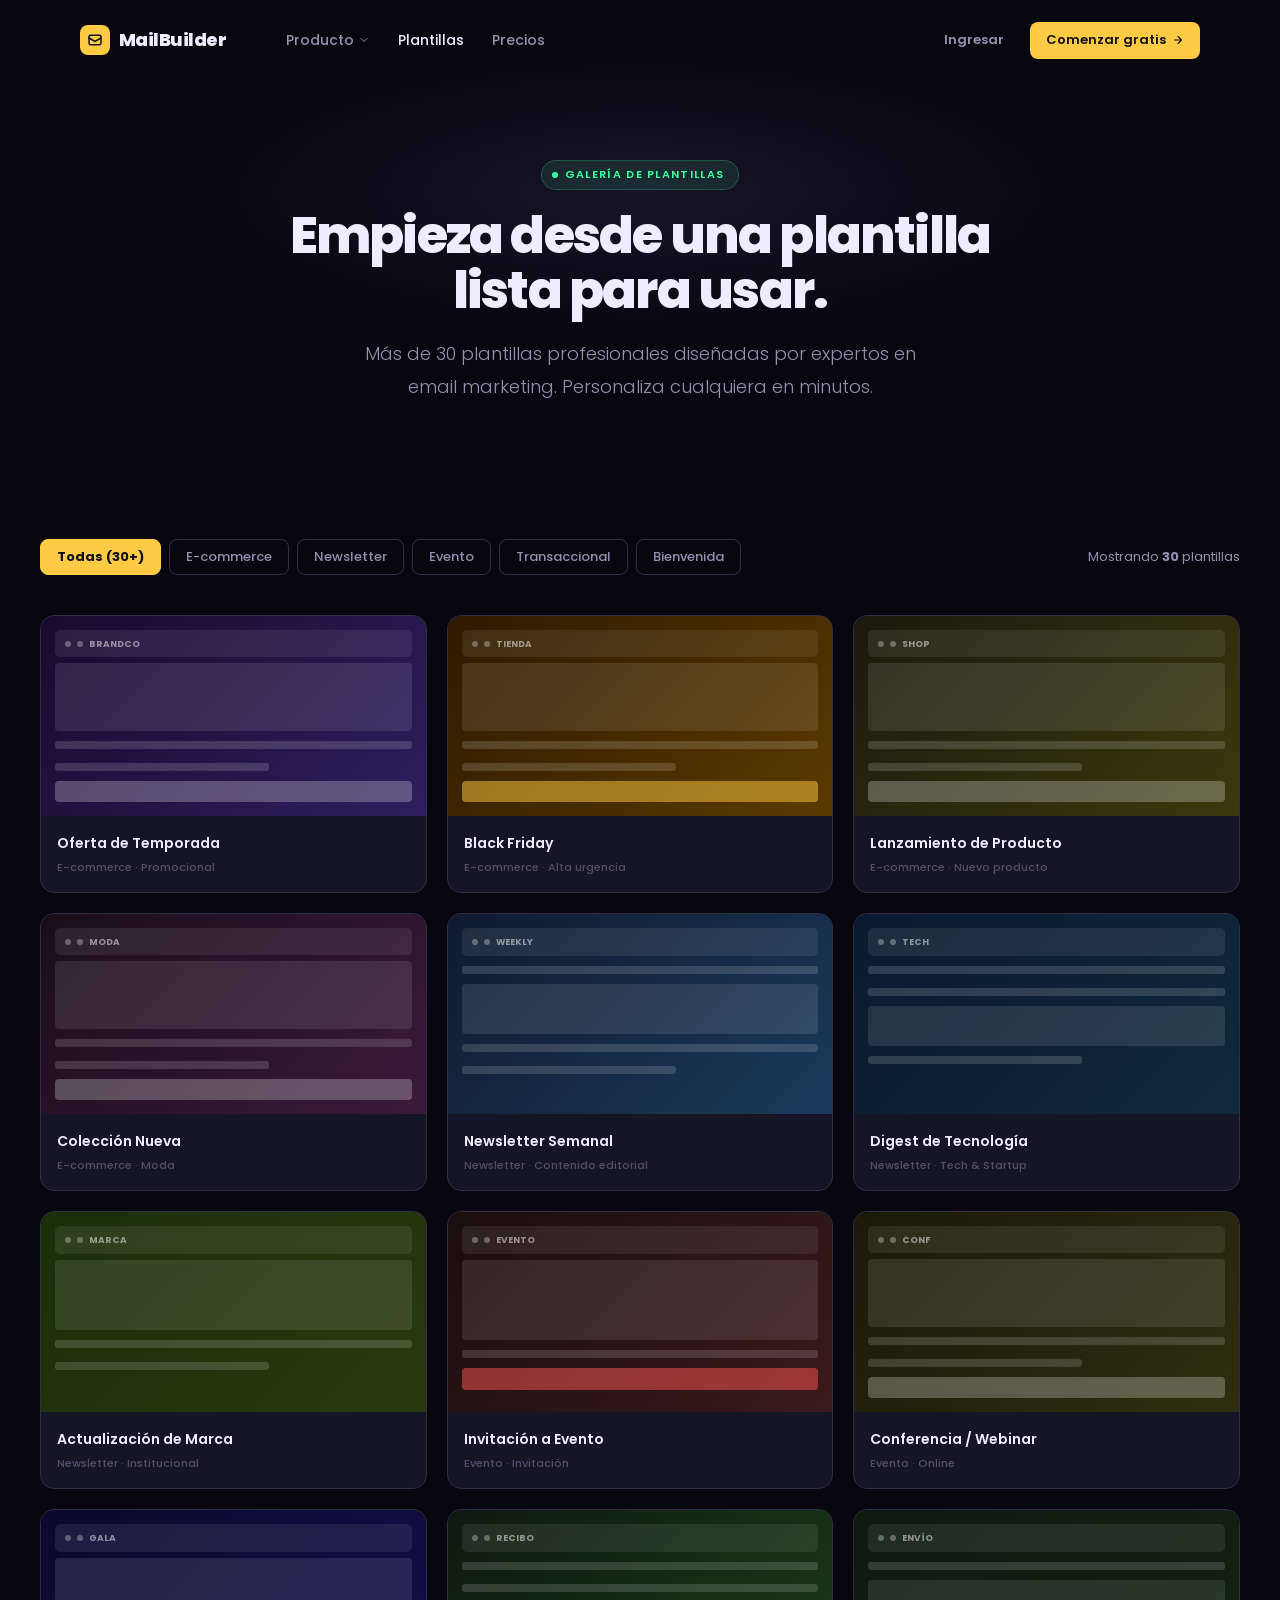
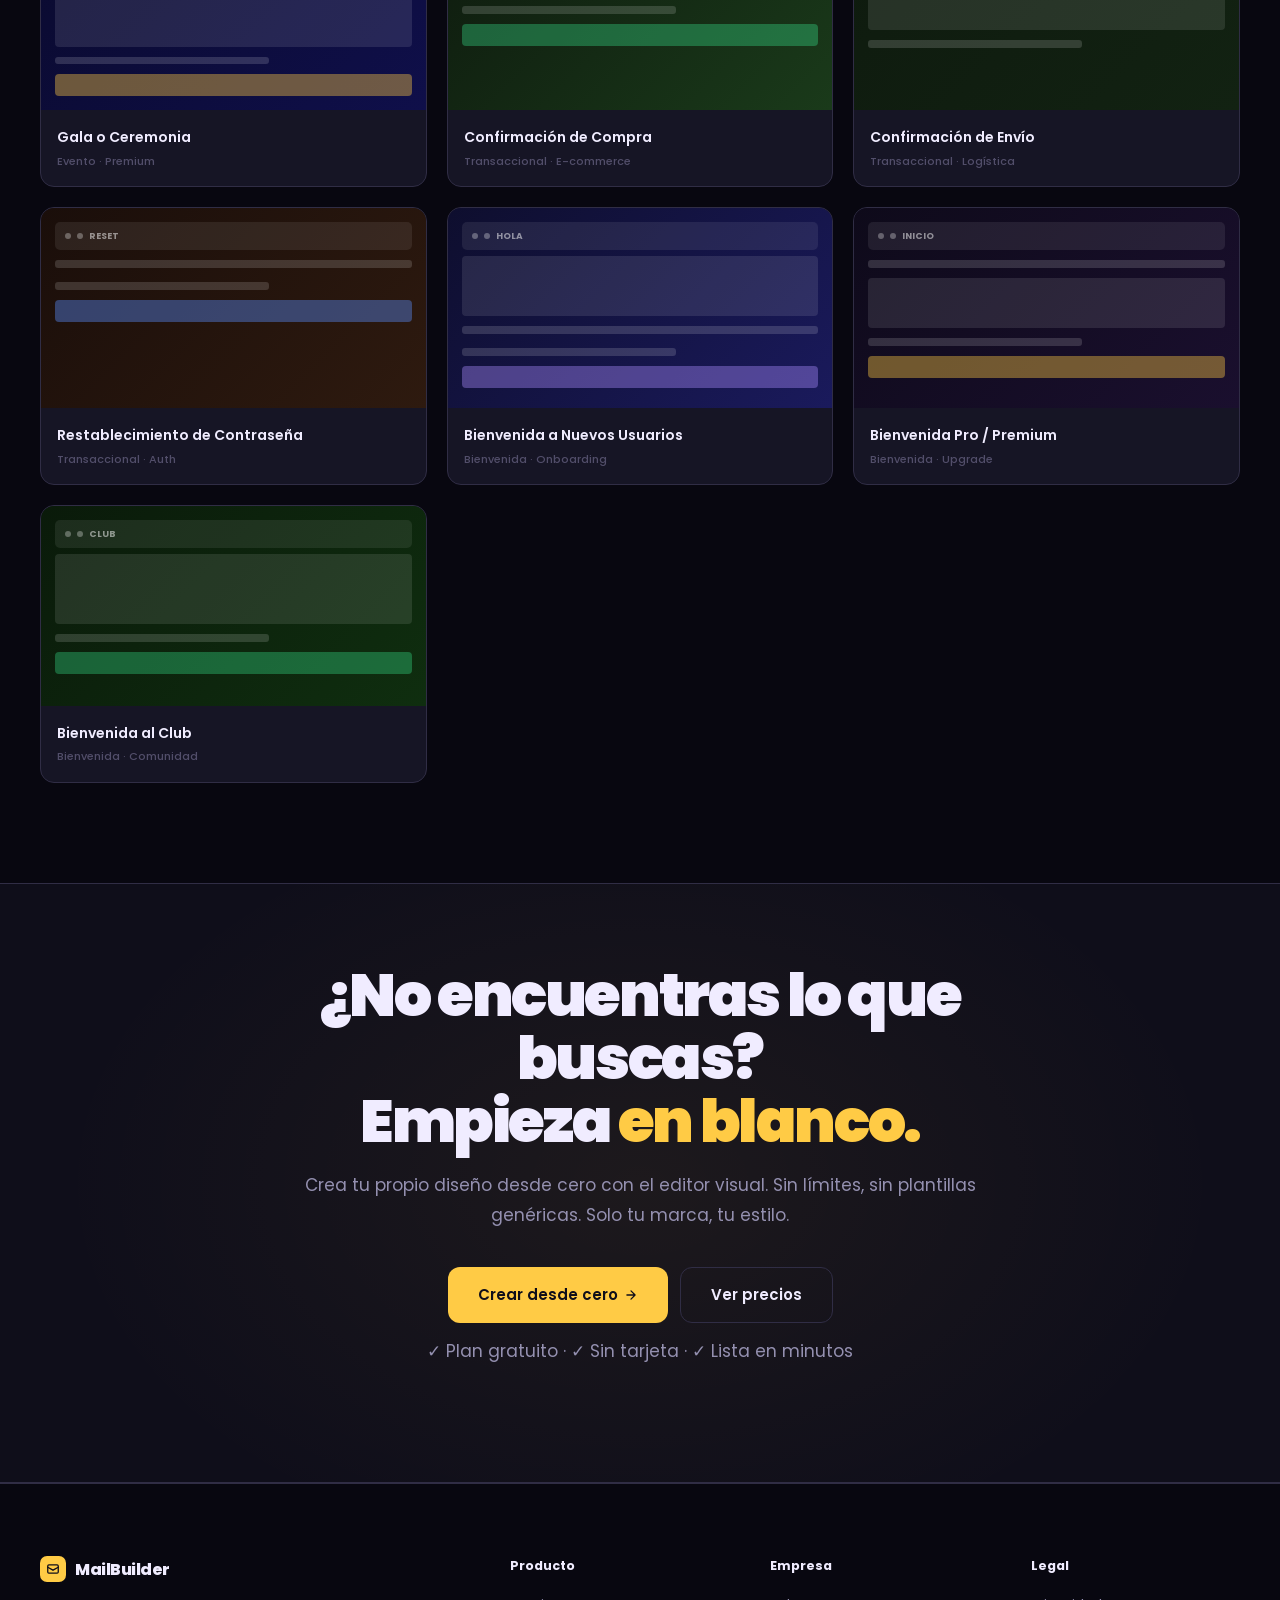
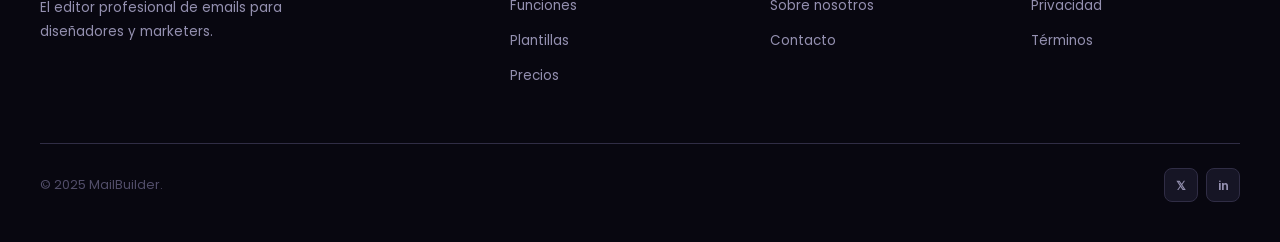
==== plantillas.html @ 02be2cc1 "Sitio web de MailBuilder" ====
<!doctype html>
<html lang="es">
<head>
<meta charset="utf-8">
<meta name="viewport" content="width=device-width, initial-scale=1">
<title>Plantillas — MailBuilder</title>
<meta name="description" content="Más de 30 plantillas de email profesionales listas para personalizar. E-commerce, newsletters, eventos, transaccionales y más.">
<link rel="preconnect" href="https://fonts.googleapis.com">
<link rel="preconnect" href="https://fonts.gstatic.com" crossorigin>
<link href="https://fonts.googleapis.com/css2?family=Poppins:ital,wght@0,300;0,400;0,500;0,600;0,700;0,800;0,900;1,400&display=swap" rel="stylesheet">
<link rel="stylesheet" href="style.css">
<style>
.tmpl-section{padding:60px var(--pad) 100px}
.tmpl-inner{max-width:var(--max);margin-inline:auto}
.tmpl-controls{display:flex;align-items:center;justify-content:space-between;flex-wrap:wrap;gap:16px;margin-bottom:40px}
.tmpl-count{font-size:13px;color:var(--tx2)}
.tmpl-grid{display:grid;grid-template-columns:repeat(3,1fr);gap:20px}
@media(max-width:900px){.tmpl-grid{grid-template-columns:repeat(2,1fr)}}
@media(max-width:500px){.tmpl-grid{grid-template-columns:1fr}}
/* Preview colors per template */
.tp-ecom{background:linear-gradient(135deg,#1a0a2e,#2d1f5e)}
.tp-news{background:linear-gradient(135deg,#0f1a2e,#1a3a5c)}
.tp-evento{background:linear-gradient(135deg,#1a0e0e,#3a1a1a)}
.tp-trans{background:linear-gradient(135deg,#0e1a0e,#1a3a1a)}
.tp-promo{background:linear-gradient(135deg,#2e1a00,#5c3a00)}
.tp-bienvenida{background:linear-gradient(135deg,#0e0e2e,#1a1a5c)}
.tmpl-inner-preview{padding:14px;display:flex;flex-direction:column;gap:6px;height:100%}
.tp-hdr{background:rgba(255,255,255,.08);border-radius:5px;height:28px;display:flex;align-items:center;padding:0 10px;gap:6px}
.tp-dot{width:6px;height:6px;border-radius:50%;background:rgba(255,255,255,.3)}
.tp-name{font-size:9px;font-weight:700;color:rgba(255,255,255,.5)}
.tp-img{border-radius:4px;height:70px;background:rgba(255,255,255,.1)}
.tp-txt{height:8px;border-radius:3px;background:rgba(255,255,255,.15);margin:4px 0}
.tp-txt.short{width:60%}
.tp-btn{height:22px;border-radius:4px;background:rgba(255,255,255,.25)}
</style>
</head>
<body>

<!-- NAV -->
<nav id="nav">
  <div class="nav-inner">
    <a href="/" class="nav-logo"><div class="nav-logo-mark"><svg viewBox="0 0 24 24" fill="none"><rect x="3" y="5" width="18" height="14" rx="2" stroke="#0F0E1A" stroke-width="2.2"/><path d="M3 9l9 5 9-5" stroke="#0F0E1A" stroke-width="2.2" stroke-linecap="round"/></svg></div>MailBuilder</a>
    <div class="nav-links">
      <div class="nav-dd">
        <a href="/producto" class="nav-link" data-path="/producto">Producto <svg viewBox="0 0 24 24" fill="none"><path d="M6 9l6 6 6-6" stroke="currentColor" stroke-width="2" stroke-linecap="round" stroke-linejoin="round"/></svg></a>
        <div class="nav-dd-menu">
          <a href="/producto#editor" class="dd-item"><div class="dd-item-ico" style="background:rgba(255,203,69,.1)">✏️</div><div><div class="dd-item-t">Editor Visual</div><div class="dd-item-d">Arrastra, suelta y diseña sin código</div></div></a>
          <a href="/producto#exportacion" class="dd-item"><div class="dd-item-ico" style="background:rgba(61,255,160,.1)">⬇️</div><div><div class="dd-item-t">Exportación</div><div class="dd-item-d">HTML, PNG, JPG y GIF en un clic</div></div></a>
          <a href="/producto#ia" class="dd-item"><div class="dd-item-ico" style="background:rgba(167,139,250,.1)">✦</div><div><div class="dd-item-t">Panel de IA</div><div class="dd-item-d">Accesibilidad, spam y copy automático</div></div></a>
          <a href="/producto#colaboracion" class="dd-item"><div class="dd-item-ico" style="background:rgba(91,142,255,.1)">👥</div><div><div class="dd-item-t">Colaboración</div><div class="dd-item-d">Cursores en vivo y chat del canvas</div></div></a>
        </div>
      </div>
      <a href="/plantillas" class="nav-link active" data-path="/plantillas">Plantillas</a>
      <a href="/precios" class="nav-link" data-path="/precios">Precios</a>
    </div>
    <div class="nav-right">
      <a href="https://mailbuilder-pi.vercel.app/login" class="btn btn-ghost btn-sm">Ingresar</a>
      <a href="https://mailbuilder-pi.vercel.app/login" class="btn btn-primary btn-sm btn-icon">Comenzar gratis <svg width="12" height="12" viewBox="0 0 24 24" fill="none"><path d="M5 12h14M12 5l7 7-7 7" stroke="currentColor" stroke-width="2.2" stroke-linecap="round" stroke-linejoin="round"/></svg></a>
    </div>
    <button class="nav-burger" id="burger"><span></span><span></span><span></span></button>
  </div>
  <div class="nav-mobile" id="mobile-menu" style="display:none">
    <a href="/">Inicio</a><a href="/producto">Producto</a><a href="/precios">Precios</a>
    <hr class="sep">
    <a href="https://mailbuilder-pi.vercel.app/login">Ingresar</a>
    <a href="https://mailbuilder-pi.vercel.app/login" class="btn btn-primary" style="text-align:center;justify-content:center">Comenzar gratis →</a>
  </div>
</nav>

<!-- PAGE HERO -->
<div class="page-hero" style="padding-bottom:40px">
  <div class="page-hero-inner">
    <div class="chip gr">Galería de plantillas</div>
    <h1 class="heading">Empieza desde una plantilla<br>lista para usar.</h1>
    <p class="lead">Más de 30 plantillas profesionales diseñadas por expertos en email marketing. Personaliza cualquiera en minutos.</p>
  </div>
</div>

<!-- TEMPLATES -->
<section class="tmpl-section">
  <div class="tmpl-inner">
    <div class="tmpl-controls">
      <div class="filter-tabs" id="filter">
        <button class="filter-tab active" data-cat="all">Todas (30+)</button>
        <button class="filter-tab" data-cat="ecommerce">E-commerce</button>
        <button class="filter-tab" data-cat="newsletter">Newsletter</button>
        <button class="filter-tab" data-cat="evento">Evento</button>
        <button class="filter-tab" data-cat="transaccional">Transaccional</button>
        <button class="filter-tab" data-cat="bienvenida">Bienvenida</button>
      </div>
      <div class="tmpl-count">Mostrando <strong>30</strong> plantillas</div>
    </div>
    <div class="tmpl-grid" id="tmpl-grid">

      <!-- E-COMMERCE -->
      <div class="tmpl-card rv" data-cat="ecommerce">
        <div class="tmpl-preview tp-ecom"><div class="tmpl-inner-preview"><div class="tp-hdr"><div class="tp-dot"></div><div class="tp-dot"></div><div class="tp-name">BRANDCO</div></div><div class="tp-img"></div><div class="tp-txt"></div><div class="tp-txt short"></div><div class="tp-btn"></div></div></div>
        <div class="tmpl-overlay"><a href="https://mailbuilder-pi.vercel.app/login" class="btn btn-primary btn-sm">Usar plantilla</a></div>
        <div class="tmpl-info"><div class="tmpl-name">Oferta de Temporada</div><div class="tmpl-tag">E-commerce · Promocional</div></div>
      </div>
      <div class="tmpl-card rv d1" data-cat="ecommerce">
        <div class="tmpl-preview tp-promo"><div class="tmpl-inner-preview"><div class="tp-hdr"><div class="tp-dot"></div><div class="tp-dot"></div><div class="tp-name">TIENDA</div></div><div class="tp-img"></div><div class="tp-txt"></div><div class="tp-txt short"></div><div class="tp-btn" style="background:rgba(255,203,69,.5)"></div></div></div>
        <div class="tmpl-overlay"><a href="https://mailbuilder-pi.vercel.app/login" class="btn btn-primary btn-sm">Usar plantilla</a></div>
        <div class="tmpl-info"><div class="tmpl-name">Black Friday</div><div class="tmpl-tag">E-commerce · Alta urgencia</div></div>
      </div>
      <div class="tmpl-card rv d2" data-cat="ecommerce">
        <div class="tmpl-preview" style="background:linear-gradient(135deg,#1a1a0e,#3a3a0e)"><div class="tmpl-inner-preview"><div class="tp-hdr"><div class="tp-dot"></div><div class="tp-dot"></div><div class="tp-name">SHOP</div></div><div class="tp-img"></div><div class="tp-txt"></div><div class="tp-txt short"></div><div class="tp-btn"></div></div></div>
        <div class="tmpl-overlay"><a href="https://mailbuilder-pi.vercel.app/login" class="btn btn-primary btn-sm">Usar plantilla</a></div>
        <div class="tmpl-info"><div class="tmpl-name">Lanzamiento de Producto</div><div class="tmpl-tag">E-commerce · Nuevo producto</div></div>
      </div>
      <div class="tmpl-card rv" data-cat="ecommerce">
        <div class="tmpl-preview" style="background:linear-gradient(135deg,#1a0e1a,#3a1a3a)"><div class="tmpl-inner-preview"><div class="tp-hdr"><div class="tp-dot"></div><div class="tp-dot"></div><div class="tp-name">MODA</div></div><div class="tp-img"></div><div class="tp-txt"></div><div class="tp-txt short"></div><div class="tp-btn"></div></div></div>
        <div class="tmpl-overlay"><a href="https://mailbuilder-pi.vercel.app/login" class="btn btn-primary btn-sm">Usar plantilla</a></div>
        <div class="tmpl-info"><div class="tmpl-name">Colección Nueva</div><div class="tmpl-tag">E-commerce · Moda</div></div>
      </div>

      <!-- NEWSLETTER -->
      <div class="tmpl-card rv d1" data-cat="newsletter">
        <div class="tmpl-preview tp-news"><div class="tmpl-inner-preview"><div class="tp-hdr"><div class="tp-dot"></div><div class="tp-dot"></div><div class="tp-name">WEEKLY</div></div><div class="tp-txt"></div><div class="tp-img" style="height:50px"></div><div class="tp-txt"></div><div class="tp-txt short"></div></div></div>
        <div class="tmpl-overlay"><a href="https://mailbuilder-pi.vercel.app/login" class="btn btn-primary btn-sm">Usar plantilla</a></div>
        <div class="tmpl-info"><div class="tmpl-name">Newsletter Semanal</div><div class="tmpl-tag">Newsletter · Contenido editorial</div></div>
      </div>
      <div class="tmpl-card rv d2" data-cat="newsletter">
        <div class="tmpl-preview" style="background:linear-gradient(135deg,#0a1a2e,#0f2a3a)"><div class="tmpl-inner-preview"><div class="tp-hdr"><div class="tp-dot"></div><div class="tp-dot"></div><div class="tp-name">TECH</div></div><div class="tp-txt"></div><div class="tp-txt"></div><div class="tp-img" style="height:40px"></div><div class="tp-txt short"></div></div></div>
        <div class="tmpl-overlay"><a href="https://mailbuilder-pi.vercel.app/login" class="btn btn-primary btn-sm">Usar plantilla</a></div>
        <div class="tmpl-info"><div class="tmpl-name">Digest de Tecnología</div><div class="tmpl-tag">Newsletter · Tech & Startup</div></div>
      </div>
      <div class="tmpl-card rv" data-cat="newsletter">
        <div class="tmpl-preview" style="background:linear-gradient(135deg,#1a2e0a,#2a3a0f)"><div class="tmpl-inner-preview"><div class="tp-hdr"><div class="tp-dot"></div><div class="tp-dot"></div><div class="tp-name">MARCA</div></div><div class="tp-img"></div><div class="tp-txt"></div><div class="tp-txt short"></div></div></div>
        <div class="tmpl-overlay"><a href="https://mailbuilder-pi.vercel.app/login" class="btn btn-primary btn-sm">Usar plantilla</a></div>
        <div class="tmpl-info"><div class="tmpl-name">Actualización de Marca</div><div class="tmpl-tag">Newsletter · Institucional</div></div>
      </div>

      <!-- EVENTO -->
      <div class="tmpl-card rv d1" data-cat="evento">
        <div class="tmpl-preview tp-evento"><div class="tmpl-inner-preview"><div class="tp-hdr"><div class="tp-dot"></div><div class="tp-dot"></div><div class="tp-name">EVENTO</div></div><div class="tp-img" style="height:80px"></div><div class="tp-txt"></div><div class="tp-btn" style="background:rgba(255,87,87,.5)"></div></div></div>
        <div class="tmpl-overlay"><a href="https://mailbuilder-pi.vercel.app/login" class="btn btn-primary btn-sm">Usar plantilla</a></div>
        <div class="tmpl-info"><div class="tmpl-name">Invitación a Evento</div><div class="tmpl-tag">Evento · Invitación</div></div>
      </div>
      <div class="tmpl-card rv d2" data-cat="evento">
        <div class="tmpl-preview" style="background:linear-gradient(135deg,#1a1a0a,#2e2e0f)"><div class="tmpl-inner-preview"><div class="tp-hdr"><div class="tp-dot"></div><div class="tp-dot"></div><div class="tp-name">CONF</div></div><div class="tp-img"></div><div class="tp-txt"></div><div class="tp-txt short"></div><div class="tp-btn"></div></div></div>
        <div class="tmpl-overlay"><a href="https://mailbuilder-pi.vercel.app/login" class="btn btn-primary btn-sm">Usar plantilla</a></div>
        <div class="tmpl-info"><div class="tmpl-name">Conferencia / Webinar</div><div class="tmpl-tag">Evento · Online</div></div>
      </div>
      <div class="tmpl-card rv" data-cat="evento">
        <div class="tmpl-preview" style="background:linear-gradient(135deg,#0a0a2e,#0f0f4a)"><div class="tmpl-inner-preview"><div class="tp-hdr"><div class="tp-dot"></div><div class="tp-dot"></div><div class="tp-name">GALA</div></div><div class="tp-img" style="height:90px"></div><div class="tp-txt short"></div><div class="tp-btn" style="background:rgba(255,203,69,.4)"></div></div></div>
        <div class="tmpl-overlay"><a href="https://mailbuilder-pi.vercel.app/login" class="btn btn-primary btn-sm">Usar plantilla</a></div>
        <div class="tmpl-info"><div class="tmpl-name">Gala o Ceremonia</div><div class="tmpl-tag">Evento · Premium</div></div>
      </div>

      <!-- TRANSACCIONAL -->
      <div class="tmpl-card rv d1" data-cat="transaccional">
        <div class="tmpl-preview tp-trans"><div class="tmpl-inner-preview"><div class="tp-hdr"><div class="tp-dot"></div><div class="tp-dot"></div><div class="tp-name">RECIBO</div></div><div class="tp-txt"></div><div class="tp-txt"></div><div class="tp-txt short"></div><div class="tp-btn" style="background:rgba(61,255,160,.3)"></div></div></div>
        <div class="tmpl-overlay"><a href="https://mailbuilder-pi.vercel.app/login" class="btn btn-primary btn-sm">Usar plantilla</a></div>
        <div class="tmpl-info"><div class="tmpl-name">Confirmación de Compra</div><div class="tmpl-tag">Transaccional · E-commerce</div></div>
      </div>
      <div class="tmpl-card rv d2" data-cat="transaccional">
        <div class="tmpl-preview" style="background:linear-gradient(135deg,#0e1a0e,#122212)"><div class="tmpl-inner-preview"><div class="tp-hdr"><div class="tp-dot"></div><div class="tp-dot"></div><div class="tp-name">ENVÍO</div></div><div class="tp-txt"></div><div class="tp-img" style="height:50px"></div><div class="tp-txt short"></div></div></div>
        <div class="tmpl-overlay"><a href="https://mailbuilder-pi.vercel.app/login" class="btn btn-primary btn-sm">Usar plantilla</a></div>
        <div class="tmpl-info"><div class="tmpl-name">Confirmación de Envío</div><div class="tmpl-tag">Transaccional · Logística</div></div>
      </div>
      <div class="tmpl-card rv" data-cat="transaccional">
        <div class="tmpl-preview" style="background:linear-gradient(135deg,#1a0e0a,#2e1a0f)"><div class="tmpl-inner-preview"><div class="tp-hdr"><div class="tp-dot"></div><div class="tp-dot"></div><div class="tp-name">RESET</div></div><div class="tp-txt"></div><div class="tp-txt short"></div><div class="tp-btn" style="background:rgba(91,142,255,.4)"></div></div></div>
        <div class="tmpl-overlay"><a href="https://mailbuilder-pi.vercel.app/login" class="btn btn-primary btn-sm">Usar plantilla</a></div>
        <div class="tmpl-info"><div class="tmpl-name">Restablecimiento de Contraseña</div><div class="tmpl-tag">Transaccional · Auth</div></div>
      </div>

      <!-- BIENVENIDA -->
      <div class="tmpl-card rv d1" data-cat="bienvenida">
        <div class="tmpl-preview tp-bienvenida"><div class="tmpl-inner-preview"><div class="tp-hdr"><div class="tp-dot"></div><div class="tp-dot"></div><div class="tp-name">HOLA</div></div><div class="tp-img" style="height:60px"></div><div class="tp-txt"></div><div class="tp-txt short"></div><div class="tp-btn" style="background:rgba(167,139,250,.4)"></div></div></div>
        <div class="tmpl-overlay"><a href="https://mailbuilder-pi.vercel.app/login" class="btn btn-primary btn-sm">Usar plantilla</a></div>
        <div class="tmpl-info"><div class="tmpl-name">Bienvenida a Nuevos Usuarios</div><div class="tmpl-tag">Bienvenida · Onboarding</div></div>
      </div>
      <div class="tmpl-card rv d2" data-cat="bienvenida">
        <div class="tmpl-preview" style="background:linear-gradient(135deg,#0e0a1a,#1a0f2e)"><div class="tmpl-inner-preview"><div class="tp-hdr"><div class="tp-dot"></div><div class="tp-dot"></div><div class="tp-name">INICIO</div></div><div class="tp-txt"></div><div class="tp-img" style="height:50px"></div><div class="tp-txt short"></div><div class="tp-btn" style="background:rgba(255,203,69,.4)"></div></div></div>
        <div class="tmpl-overlay"><a href="https://mailbuilder-pi.vercel.app/login" class="btn btn-primary btn-sm">Usar plantilla</a></div>
        <div class="tmpl-info"><div class="tmpl-name">Bienvenida Pro / Premium</div><div class="tmpl-tag">Bienvenida · Upgrade</div></div>
      </div>
      <div class="tmpl-card rv" data-cat="bienvenida">
        <div class="tmpl-preview" style="background:linear-gradient(135deg,#0a1a0a,#0f2e0f)"><div class="tmpl-inner-preview"><div class="tp-hdr"><div class="tp-dot"></div><div class="tp-dot"></div><div class="tp-name">CLUB</div></div><div class="tp-img" style="height:70px"></div><div class="tp-txt short"></div><div class="tp-btn" style="background:rgba(61,255,160,.3)"></div></div></div>
        <div class="tmpl-overlay"><a href="https://mailbuilder-pi.vercel.app/login" class="btn btn-primary btn-sm">Usar plantilla</a></div>
        <div class="tmpl-info"><div class="tmpl-name">Bienvenida al Club</div><div class="tmpl-tag">Bienvenida · Comunidad</div></div>
      </div>

    </div>
  </div>
</section>

<!-- CTA -->
<div class="cta-band">
  <div class="cta-band-inner">
    <h2 class="rv">¿No encuentras lo que buscas?<br>Empieza <em>en blanco.</em></h2>
    <p class="rv d1">Crea tu propio diseño desde cero con el editor visual. Sin límites, sin plantillas genéricas. Solo tu marca, tu estilo.</p>
    <div class="cta-band-btns rv d2">
      <a href="https://mailbuilder-pi.vercel.app/login" class="btn btn-primary btn-lg btn-icon">Crear desde cero <svg width="14" height="14" viewBox="0 0 24 24" fill="none"><path d="M5 12h14M12 5l7 7-7 7" stroke="currentColor" stroke-width="2.2" stroke-linecap="round" stroke-linejoin="round"/></svg></a>
      <a href="/precios" class="btn btn-outline btn-lg">Ver precios</a>
    </div>
    <p class="cta-note">✓ Plan gratuito · ✓ Sin tarjeta · ✓ Lista en minutos</p>
  </div>
</div>

<!-- FOOTER -->
<footer>
  <div class="footer-inner">
    <div class="footer-top">
      <div class="footer-brand"><a href="/" class="nav-logo" style="font-size:16px"><div class="nav-logo-mark" style="width:26px;height:26px;border-radius:7px"><svg viewBox="0 0 24 24" fill="none" style="width:14px;height:14px"><rect x="3" y="5" width="18" height="14" rx="2" stroke="#0F0E1A" stroke-width="2.2"/><path d="M3 9l9 5 9-5" stroke="#0F0E1A" stroke-width="2.2" stroke-linecap="round"/></svg></div>MailBuilder</a><p>El editor profesional de emails para diseñadores y marketers.</p></div>
      <div class="footer-col"><h4>Producto</h4><ul><li><a href="/producto">Funciones</a></li><li><a href="/plantillas">Plantillas</a></li><li><a href="/precios">Precios</a></li></ul></div>
      <div class="footer-col"><h4>Empresa</h4><ul><li><a href="#">Sobre nosotros</a></li><li><a href="#">Contacto</a></li></ul></div>
      <div class="footer-col"><h4>Legal</h4><ul><li><a href="#">Privacidad</a></li><li><a href="#">Términos</a></li></ul></div>
    </div>
    <div class="footer-bot"><span class="footer-copy">© 2025 MailBuilder.</span><div class="footer-social"><a href="#" class="social-btn">𝕏</a><a href="#" class="social-btn">in</a></div></div>
  </div>
</footer>

<script src="app.js"></script>
</body>
</html>
---- style.css ----
/* ════════════════════════════════════════════════
   MailBuilder — Shared Styles
   Font: Poppins · Dark theme · Amber accent
   ════════════════════════════════════════════════ */

:root {
  --bg:      #080710;
  --s1:      #0F0E1A;
  --s2:      #161525;
  --s3:      #1E1C2E;
  --s4:      #272538;
  --bd:      #302D45;
  --bd2:     rgba(255,255,255,.06);
  --tx:      #F0ECFF;
  --tx2:     #9490B0;
  --tx3:     #524E6A;
  --am:      #FFCB45;
  --am2:     #FFB800;
  --gr:      #3DFFA0;
  --az:      #5B8EFF;
  --vi:      #A78BFA;
  --ro:      #FF5F8F;
  --f: 'Poppins', -apple-system, sans-serif;
  --r:       0.22s ease;
  --max:     1200px;
  --pad:     clamp(20px, 5vw, 40px);
  color-scheme: dark;
}

*, *::before, *::after { box-sizing: border-box; margin: 0; padding: 0; }
html { scroll-behavior: smooth; font-size: 16px; }
body { font-family: var(--f); background: var(--bg); color: var(--tx); -webkit-font-smoothing: antialiased; overflow-x: hidden; line-height: 1.6; }
a { color: inherit; text-decoration: none; }
img, video { display: block; max-width: 100%; }
button { font-family: var(--f); cursor: pointer; }
ul { list-style: none; }
::-webkit-scrollbar { width: 5px; }
::-webkit-scrollbar-track { background: var(--bg); }
::-webkit-scrollbar-thumb { background: var(--s4); border-radius: 3px; }

/* ── Layout ── */
.lc { max-width: var(--max); margin-inline: auto; padding-inline: var(--pad); }
.grid-2 { display: grid; grid-template-columns: 1fr 1fr; gap: 80px; align-items: center; }
.grid-3 { display: grid; grid-template-columns: repeat(3, 1fr); gap: 24px; }
.grid-4 { display: grid; grid-template-columns: repeat(4, 1fr); gap: 20px; }
@media(max-width:900px){ .grid-2{ grid-template-columns:1fr; gap:48px; } }
@media(max-width:768px){ .grid-3{ grid-template-columns:1fr; } .grid-4{ grid-template-columns:1fr 1fr; } }
@media(max-width:500px){ .grid-4{ grid-template-columns:1fr; } }

/* ── Typography ── */
.display { font-size: clamp(48px, 7vw, 96px); font-weight: 900; letter-spacing: -.04em; line-height: 1.0; }
.heading { font-size: clamp(32px, 4vw, 56px); font-weight: 800; letter-spacing: -.035em; line-height: 1.08; }
.subheading { font-size: clamp(22px, 3vw, 34px); font-weight: 700; letter-spacing: -.02em; line-height: 1.2; }
.lead { font-size: clamp(16px, 1.5vw, 18px); font-weight: 300; color: var(--tx2); line-height: 1.8; max-width: 560px; }
.label { font-size: 11px; font-weight: 700; letter-spacing: .14em; text-transform: uppercase; color: var(--tx3); }
.text-am { color: var(--am); }
.text-gr { color: var(--gr); }
.text-az { color: var(--az); }
.text-vi { color: var(--vi); }
.text-muted { color: var(--tx2); }

/* Gradient text */
.grad { background: linear-gradient(92deg, var(--am) 0%, #FF9A00 100%); -webkit-background-clip: text; -webkit-text-fill-color: transparent; background-clip: text; }
.grad-b { background: linear-gradient(92deg, var(--az) 0%, var(--vi) 100%); -webkit-background-clip: text; -webkit-text-fill-color: transparent; background-clip: text; }

/* ── Chip / Tag ── */
.chip { display: inline-flex; align-items: center; gap: 7px; font-size: 11px; font-weight: 600; letter-spacing: .12em; text-transform: uppercase; color: var(--am); padding: 5px 14px 5px 10px; background: rgba(255,203,69,.1); border: 1px solid rgba(255,203,69,.22); border-radius: 100px; }
.chip::before { content: ""; width: 6px; height: 6px; border-radius: 50%; background: var(--am); flex-shrink: 0; animation: blink 2s ease infinite; }
.chip.az { color: var(--az); background: rgba(91,142,255,.1); border-color: rgba(91,142,255,.22); }
.chip.az::before { background: var(--az); }
.chip.vi { color: var(--vi); background: rgba(167,139,250,.1); border-color: rgba(167,139,250,.22); }
.chip.vi::before { background: var(--vi); }
.chip.gr { color: var(--gr); background: rgba(61,255,160,.1); border-color: rgba(61,255,160,.22); }
.chip.gr::before { background: var(--gr); }
@keyframes blink { 0%,100%{opacity:1}50%{opacity:.4} }

/* ── Buttons ── */
.btn { display: inline-flex; align-items: center; gap: 8px; padding: 12px 24px; border-radius: 10px; font-family: var(--f); font-size: 14px; font-weight: 600; border: none; transition: all var(--r); white-space: nowrap; cursor: pointer; }
.btn-primary { background: var(--am); color: #0F0E1A; }
.btn-primary:hover { background: #FFD966; transform: translateY(-2px); box-shadow: 0 0 0 6px rgba(255,203,69,.18); }
.btn-outline { background: transparent; color: var(--tx); border: 1.5px solid var(--bd); }
.btn-outline:hover { border-color: var(--tx3); background: var(--s3); }
.btn-ghost { background: transparent; color: var(--tx2); padding-inline: 12px; }
.btn-ghost:hover { color: var(--tx); }
.btn-lg { padding: 15px 30px; font-size: 15px; border-radius: 12px; }
.btn-sm { padding: 8px 16px; font-size: 13px; border-radius: 8px; }
.btn-icon { gap: 6px; }
.btn-icon svg { transition: transform var(--r); }
.btn-icon:hover svg { transform: translateX(3px); }

/* ── Section header ── */
.sh { margin-bottom: 64px; }
.sh .chip { margin-bottom: 16px; }
.sh .heading { margin-bottom: 18px; }
.sh .lead { }
.sh-center { text-align: center; }
.sh-center .lead { margin-inline: auto; }

/* ── Cards ── */
.card { background: var(--s2); border: 1px solid var(--bd); border-radius: 18px; padding: 28px; transition: border-color var(--r), transform var(--r); }
.card:hover { border-color: var(--tx3); transform: translateY(-3px); }
.card-icon { width: 44px; height: 44px; border-radius: 12px; display: flex; align-items: center; justify-content: center; font-size: 20px; margin-bottom: 16px; flex-shrink: 0; }
.card-title { font-size: 16px; font-weight: 700; margin-bottom: 8px; }
.card-desc { font-size: 14px; color: var(--tx2); line-height: 1.65; }

/* ── Divider ── */
.div { border: none; border-top: 1px solid var(--bd); }

/* ── Scroll reveal ── */
.rv  { opacity: 0; transform: translateY(24px); transition: opacity .6s ease, transform .6s ease; }
.rl  { opacity: 0; transform: translateX(-28px); transition: opacity .65s ease, transform .65s ease; }
.rr  { opacity: 0; transform: translateX(28px); transition: opacity .65s ease, transform .65s ease; }
.rv.vis, .rl.vis, .rr.vis { opacity: 1; transform: none; }
.d1 { transition-delay: .1s; } .d2 { transition-delay: .2s; } .d3 { transition-delay: .3s; } .d4 { transition-delay: .4s; }

/* ═══════════════════════════════ NAV ═══════════════════════════════ */
#nav { position: fixed; top: 0; left: 0; right: 0; z-index: 500; transition: all .3s; }
#nav.scrolled { background: rgba(8,7,16,.9); backdrop-filter: blur(20px) saturate(160%); border-bottom: 1px solid var(--bd); }
.nav-inner { max-width: var(--max); margin-inline: auto; padding: 22px var(--pad); display: flex; align-items: center; gap: 40px; transition: padding .3s; }
#nav.scrolled .nav-inner { padding-top: 14px; padding-bottom: 14px; }

/* Logo */
.nav-logo { font-size: 18px; font-weight: 800; letter-spacing: -.03em; display: flex; align-items: center; gap: 9px; flex-shrink: 0; }
.nav-logo-mark { width: 30px; height: 30px; background: var(--am); border-radius: 8px; display: flex; align-items: center; justify-content: center; }
.nav-logo-mark svg { width: 16px; height: 16px; }

/* Links */
.nav-links { display: flex; align-items: center; gap: 4px; margin-left: 8px; }
.nav-link { position: relative; font-size: 14px; font-weight: 500; color: var(--tx2); padding: 7px 12px; border-radius: 8px; transition: color var(--r), background var(--r); display: flex; align-items: center; gap: 4px; }
.nav-link:hover { color: var(--tx); background: var(--s3); }
.nav-link.active { color: var(--tx); }
.nav-link svg { width: 12px; height: 12px; transition: transform var(--r); }
.nav-link:hover svg { transform: rotate(180deg); }

/* Dropdown */
.nav-dd { position: relative; }
.nav-dd-menu { position: absolute; top: calc(100% + 10px); left: -16px; min-width: 320px; background: var(--s2); border: 1px solid var(--bd); border-radius: 16px; padding: 10px; box-shadow: 0 24px 60px rgba(0,0,0,.6); opacity: 0; pointer-events: none; transform: translateY(-6px); transition: all .2s; }
.nav-dd:hover .nav-dd-menu, .nav-dd-menu:hover { opacity: 1; pointer-events: all; transform: none; }
.dd-item { display: flex; align-items: flex-start; gap: 12px; padding: 12px; border-radius: 10px; transition: background var(--r); }
.dd-item:hover { background: var(--s3); }
.dd-item-ico { width: 36px; height: 36px; border-radius: 9px; display: flex; align-items: center; justify-content: center; font-size: 16px; flex-shrink: 0; }
.dd-item-t { font-size: 14px; font-weight: 600; margin-bottom: 2px; }
.dd-item-d { font-size: 12px; color: var(--tx2); line-height: 1.4; }

/* Nav right */
.nav-right { margin-left: auto; display: flex; align-items: center; gap: 10px; }

/* Mobile menu */
.nav-burger { display: none; flex-direction: column; gap: 5px; padding: 8px; cursor: pointer; margin-left: auto; }
.nav-burger span { width: 22px; height: 2px; background: var(--tx); border-radius: 1px; transition: all .25s; }
.nav-burger.open span:nth-child(1) { transform: rotate(45deg) translate(5px, 5px); }
.nav-burger.open span:nth-child(2) { opacity: 0; }
.nav-burger.open span:nth-child(3) { transform: rotate(-45deg) translate(5px, -5px); }
.nav-mobile { display: none; }

@media(max-width: 900px) {
  .nav-links, .nav-right { display: none; }
  .nav-burger { display: flex; }
  .nav-mobile { background: var(--s1); border-top: 1px solid var(--bd); padding: 20px var(--pad); display: flex; flex-direction: column; gap: 4px; }
  .nav-mobile a { padding: 12px 16px; border-radius: 10px; font-size: 15px; font-weight: 500; color: var(--tx2); display: block; transition: all var(--r); }
  .nav-mobile a:hover { color: var(--tx); background: var(--s3); }
  .nav-mobile .sep { border: none; border-top: 1px solid var(--bd); margin: 10px 0; }
  .nav-mobile .btn-primary { text-align: center; }
}

/* ═══════════════════════════════ FOOTER ═══════════════════════════════ */
footer { background: var(--bg); border-top: 1px solid var(--bd); padding: 72px var(--pad) 40px; }
.footer-inner { max-width: var(--max); margin-inline: auto; }
.footer-top { display: grid; grid-template-columns: 2fr 1fr 1fr 1fr; gap: 52px; margin-bottom: 56px; }
.footer-brand p { font-size: 13.5px; color: var(--tx2); margin-top: 14px; max-width: 260px; line-height: 1.75; }
.footer-col h4 { font-size: 12.5px; font-weight: 700; margin-bottom: 16px; }
.footer-col ul { display: flex; flex-direction: column; gap: 9px; }
.footer-col a { font-size: 13.5px; color: var(--tx2); transition: color var(--r); }
.footer-col a:hover { color: var(--tx); }
.footer-bot { border-top: 1px solid var(--bd); padding-top: 24px; display: flex; justify-content: space-between; align-items: center; flex-wrap: wrap; gap: 14px; }
.footer-copy { font-size: 12.5px; color: var(--tx3); }
.footer-social { display: flex; gap: 8px; }
.social-btn { width: 34px; height: 34px; border-radius: 8px; border: 1px solid var(--bd); background: var(--s2); display: flex; align-items: center; justify-content: center; color: var(--tx2); font-size: 12px; font-weight: 600; transition: all var(--r); }
.social-btn:hover { color: var(--tx); border-color: var(--tx3); }
@media(max-width:900px){ .footer-top{ grid-template-columns:1fr 1fr; } }
@media(max-width:500px){ .footer-top{ grid-template-columns:1fr; } }

/* ═══════════════════════════════ SECTIONS ═══════════════════════════════ */

/* Strip de logos */
.logos-strip { border-top: 1px solid var(--bd); border-bottom: 1px solid var(--bd); padding: 32px var(--pad); }
.logos-inner { max-width: var(--max); margin-inline: auto; display: flex; align-items: center; gap: 20px; flex-wrap: wrap; }
.logos-label { font-size: 11px; font-weight: 600; letter-spacing: .12em; text-transform: uppercase; color: var(--tx3); white-space: nowrap; flex-shrink: 0; }
.logos-sep { width: 1px; height: 28px; background: var(--bd); flex-shrink: 0; }
.logos-list { display: flex; gap: 36px; align-items: center; flex-wrap: wrap; }
.logo-item { font-size: 14px; font-weight: 700; letter-spacing: -.02em; color: var(--tx3); transition: color var(--r); }
.logo-item:hover { color: var(--tx2); }

/* Números */
.nums-grid { display: grid; grid-template-columns: repeat(4, 1fr); }
.num-item { padding: 48px 32px; text-align: center; border-right: 1px solid var(--bd); border-bottom: 1px solid var(--bd); }
.num-item:nth-child(4n) { border-right: none; }
.num-item:nth-child(n+5) { border-bottom: none; }
.num-val { font-size: 52px; font-weight: 900; letter-spacing: -.05em; line-height: 1; }
.num-val sup { font-size: .4em; }
.num-label { font-size: 13px; color: var(--tx2); margin-top: 8px; line-height: 1.4; }
@media(max-width:900px){ .nums-grid{ grid-template-columns:1fr 1fr; } .num-item{ padding:32px 20px; } }
@media(max-width:500px){ .nums-grid{ grid-template-columns:1fr; } .num-item:nth-child(2n){ border-right:none; } }

/* Testimonios */
.testi-card { background: var(--s2); border: 1px solid var(--bd); border-radius: 18px; padding: 28px; position: relative; overflow: hidden; transition: border-color var(--r), transform var(--r); }
.testi-card:hover { border-color: var(--tx3); transform: translateY(-4px); }
.testi-card::before { content: '"'; position: absolute; top: 12px; right: 18px; font-size: 80px; font-weight: 900; line-height: 1; color: var(--s4); font-family: Georgia, serif; }
.testi-stars { color: var(--am); letter-spacing: 2px; font-size: 13px; margin-bottom: 14px; }
.testi-quote { font-size: 15px; color: var(--tx2); line-height: 1.75; font-weight: 300; font-style: italic; margin-bottom: 22px; }
.testi-quote strong { color: var(--tx); font-weight: 600; font-style: normal; }
.testi-author { display: flex; align-items: center; gap: 12px; }
.testi-avatar { width: 40px; height: 40px; border-radius: 50%; display: flex; align-items: center; justify-content: center; font-weight: 700; font-size: 15px; color: #fff; flex-shrink: 0; }
.testi-name { font-size: 14px; font-weight: 600; }
.testi-role { font-size: 12px; color: var(--tx3); }

/* Pricing card */
.price-card { background: var(--s2); border: 1px solid var(--bd); border-radius: 20px; padding: 34px 28px; position: relative; transition: border-color var(--r), transform var(--r); }
.price-card:hover { transform: translateY(-3px); }
.price-card.featured { background: var(--s3); border-color: rgba(255,203,69,.35); box-shadow: 0 0 60px rgba(255,203,69,.07), 0 0 0 1px rgba(255,203,69,.12) inset; }
.price-badge { position: absolute; top: -12px; left: 50%; transform: translateX(-50%); background: var(--am); color: #0F0E1A; font-size: 11px; font-weight: 800; padding: 3px 16px; border-radius: 100px; letter-spacing: .04em; white-space: nowrap; }
.price-plan { font-size: 15px; font-weight: 700; margin-bottom: 6px; }
.price-desc { font-size: 13px; color: var(--tx2); margin-bottom: 26px; line-height: 1.5; }
.price-amount { display: flex; align-items: baseline; gap: 3px; margin-bottom: 4px; }
.price-val { font-size: 52px; font-weight: 900; letter-spacing: -.05em; line-height: 1; }
.price-card.featured .price-val { color: var(--am); }
.price-per { font-size: 14px; color: var(--tx2); }
.price-note { font-size: 12px; color: var(--tx3); margin-bottom: 26px; }
.price-divider { border: none; border-top: 1px solid var(--bd); margin-bottom: 22px; }
.price-features { display: flex; flex-direction: column; gap: 10px; margin-bottom: 26px; }
.price-feat { display: flex; align-items: flex-start; gap: 9px; font-size: 13.5px; }
.price-feat::before { font-weight: 700; flex-shrink: 0; margin-top: 1px; }
.price-feat.si::before { content: "✓"; color: var(--gr); }
.price-feat.no::before { content: "–"; color: var(--tx3); }
.price-feat.no { color: var(--tx3); }
.price-cta { width: 100%; justify-content: center; }

/* Feature split */
.feature-split { display: grid; grid-template-columns: 1fr 1fr; gap: 80px; align-items: center; margin-bottom: 120px; }
.feature-split.rev { direction: rtl; }
.feature-split.rev > * { direction: ltr; }
.feat-text .chip { margin-bottom: 14px; }
.feat-text h3 { font-size: clamp(26px, 3vw, 38px); font-weight: 800; letter-spacing: -.03em; line-height: 1.1; margin-bottom: 16px; }
.feat-text p { font-size: 15px; color: var(--tx2); line-height: 1.8; margin-bottom: 14px; }
.feat-points { display: flex; flex-direction: column; gap: 9px; margin-top: 20px; }
.feat-point { display: flex; align-items: flex-start; gap: 9px; font-size: 14px; font-weight: 500; }
.feat-point::before { content: "✦"; color: var(--am); font-size: 10px; margin-top: 4px; flex-shrink: 0; }
@media(max-width:900px){ .feature-split{ grid-template-columns:1fr; gap:48px; } .feature-split.rev{ direction:ltr; } }

/* Mockup box */
.mockup { background: var(--s2); border: 1px solid var(--bd); border-radius: 16px; overflow: hidden; box-shadow: 0 30px 60px rgba(0,0,0,.5); }
.mockup-bar { background: var(--s3); border-bottom: 1px solid var(--bd); padding: 0 14px; height: 38px; display: flex; align-items: center; gap: 10px; }
.mac-dots { display: flex; gap: 6px; }
.mac-dot { width: 11px; height: 11px; border-radius: 50%; }
.mac-dot:nth-child(1){background:#FF5F57}.mac-dot:nth-child(2){background:#FFBD2E}.mac-dot:nth-child(3){background:#28C840}

/* Journey steps */
.journey { display: flex; flex-direction: column; gap: 0; position: relative; }
.journey::before { content: ""; position: absolute; left: 19px; top: 40px; bottom: 40px; width: 2px; background: linear-gradient(180deg, var(--am) 0%, var(--vi) 50%, var(--az) 100%); }
.journey-step { display: flex; gap: 24px; padding: 24px 0; position: relative; }
.journey-num { width: 40px; height: 40px; border-radius: 50%; border: 2px solid var(--bd); background: var(--s2); display: flex; align-items: center; justify-content: center; font-size: 14px; font-weight: 800; flex-shrink: 0; position: relative; z-index: 1; transition: all var(--r); }
.journey-step:hover .journey-num { border-color: var(--am); color: var(--am); background: rgba(255,203,69,.08); }
.journey-content { padding-top: 6px; }
.journey-title { font-size: 16px; font-weight: 700; margin-bottom: 6px; }
.journey-desc { font-size: 14px; color: var(--tx2); line-height: 1.6; }

/* FAQ accordion */
.faq-item { border-bottom: 1px solid var(--bd); }
.faq-q { width: 100%; background: none; border: none; color: var(--tx); font-family: var(--f); font-size: 16px; font-weight: 600; padding: 20px 0; display: flex; align-items: center; justify-content: space-between; gap: 16px; cursor: pointer; text-align: left; }
.faq-q svg { width: 18px; height: 18px; flex-shrink: 0; color: var(--tx3); transition: transform .25s; }
.faq-q.open svg { transform: rotate(45deg); color: var(--am); }
.faq-a { font-size: 15px; color: var(--tx2); line-height: 1.75; max-height: 0; overflow: hidden; transition: max-height .35s ease, padding .3s; }
.faq-a.open { max-height: 300px; padding-bottom: 20px; }

/* Template card */
.tmpl-card { background: var(--s2); border: 1px solid var(--bd); border-radius: 14px; overflow: hidden; transition: border-color var(--r), transform var(--r), box-shadow var(--r); cursor: pointer; }
.tmpl-card:hover { border-color: rgba(255,203,69,.4); transform: translateY(-4px); box-shadow: 0 20px 40px rgba(0,0,0,.4); }
.tmpl-preview { height: 200px; position: relative; overflow: hidden; }
.tmpl-overlay { position: absolute; inset: 0; background: rgba(8,7,16,.0); display: flex; align-items: center; justify-content: center; transition: background var(--r); }
.tmpl-card:hover .tmpl-overlay { background: rgba(8,7,16,.7); }
.tmpl-overlay .btn { opacity: 0; transform: translateY(8px); transition: all var(--r); }
.tmpl-card:hover .tmpl-overlay .btn { opacity: 1; transform: none; }
.tmpl-info { padding: 16px; }
.tmpl-name { font-size: 14px; font-weight: 600; margin-bottom: 4px; }
.tmpl-tag { font-size: 11px; color: var(--tx3); font-weight: 500; }

/* Filter tabs */
.filter-tabs { display: flex; gap: 8px; flex-wrap: wrap; }
.filter-tab { padding: 7px 16px; border-radius: 8px; border: 1px solid var(--bd); font-family: var(--f); font-size: 13px; font-weight: 500; color: var(--tx2); background: transparent; cursor: pointer; transition: all var(--r); }
.filter-tab:hover { color: var(--tx); border-color: var(--tx3); }
.filter-tab.active { background: var(--am); color: #0F0E1A; border-color: var(--am); font-weight: 700; }

/* CTA band */
.cta-band { background: var(--s1); border-top: 1px solid var(--bd); border-bottom: 1px solid var(--bd); padding: 80px var(--pad); text-align: center; position: relative; overflow: hidden; }
.cta-band::before { content: ""; position: absolute; inset: 0; background: radial-gradient(ellipse 70% 100% at 50% 50%, rgba(255,203,69,.06) 0%, transparent 65%); pointer-events: none; }
.cta-band-inner { max-width: 680px; margin-inline: auto; position: relative; z-index: 1; }
.cta-band h2 { font-size: clamp(36px, 5vw, 60px); font-weight: 900; letter-spacing: -.04em; margin-bottom: 18px; line-height: 1.05; }
.cta-band h2 em { font-style: normal; color: var(--am); }
.cta-band p { font-size: 17px; color: var(--tx2); line-height: 1.75; margin-bottom: 36px; }
.cta-band-btns { display: flex; gap: 12px; justify-content: center; flex-wrap: wrap; }
.cta-note { font-size: 12px; color: var(--tx3); margin-top: 14px; }

/* Comparison table */
.cmp-table { width: 100%; border-collapse: collapse; font-size: 14px; }
.cmp-table th { padding: 14px 20px; text-align: left; font-size: 13px; font-weight: 700; color: var(--tx2); border-bottom: 1px solid var(--bd); background: var(--s2); }
.cmp-table th:first-child { border-radius: 10px 0 0 0; }
.cmp-table th:last-child { border-radius: 0 10px 0 0; }
.cmp-table th.hi { color: var(--am); background: rgba(255,203,69,.06); }
.cmp-table td { padding: 14px 20px; border-bottom: 1px solid rgba(255,255,255,.04); }
.cmp-table td.hi { background: rgba(255,203,69,.04); }
.cmp-table tr:last-child td { border-bottom: none; }
.cmp-table tr:hover td { background: var(--s3); }
.cmp-table tr:hover td.hi { background: rgba(255,203,69,.08); }
.cmp-y { color: var(--gr); font-weight: 600; }
.cmp-n { color: var(--tx3); }
.cmp-p { color: var(--am); font-weight: 600; }

/* Page hero (for inner pages) */
.page-hero { padding: 160px var(--pad) 80px; text-align: center; position: relative; overflow: hidden; }
.page-hero::before { content: ""; position: absolute; inset: 0; background: radial-gradient(ellipse 60% 50% at 50% 40%, rgba(167,139,250,.1) 0%, transparent 60%); pointer-events: none; }
.page-hero-inner { max-width: 760px; margin-inline: auto; position: relative; z-index: 1; }
.page-hero .chip { margin-bottom: 18px; }
.page-hero .heading { margin-bottom: 20px; }
.page-hero .lead { margin-inline: auto; margin-bottom: 36px; }

/* ── Misc utilities ── */
.pt-section { padding-top: 100px; }
.pb-section { padding-bottom: 100px; }
.py-section { padding-top: 100px; padding-bottom: 100px; }
.mt-sm { margin-top: 16px; } .mt-md { margin-top: 32px; } .mt-lg { margin-top: 56px; }
.text-center { text-align: center; }
.flex-center { display: flex; align-items: center; justify-content: center; }
.flex-gap { display: flex; align-items: center; gap: 12px; flex-wrap: wrap; }

@media(prefers-reduced-motion:reduce){ .rv,.rl,.rr{ transition:none; } }
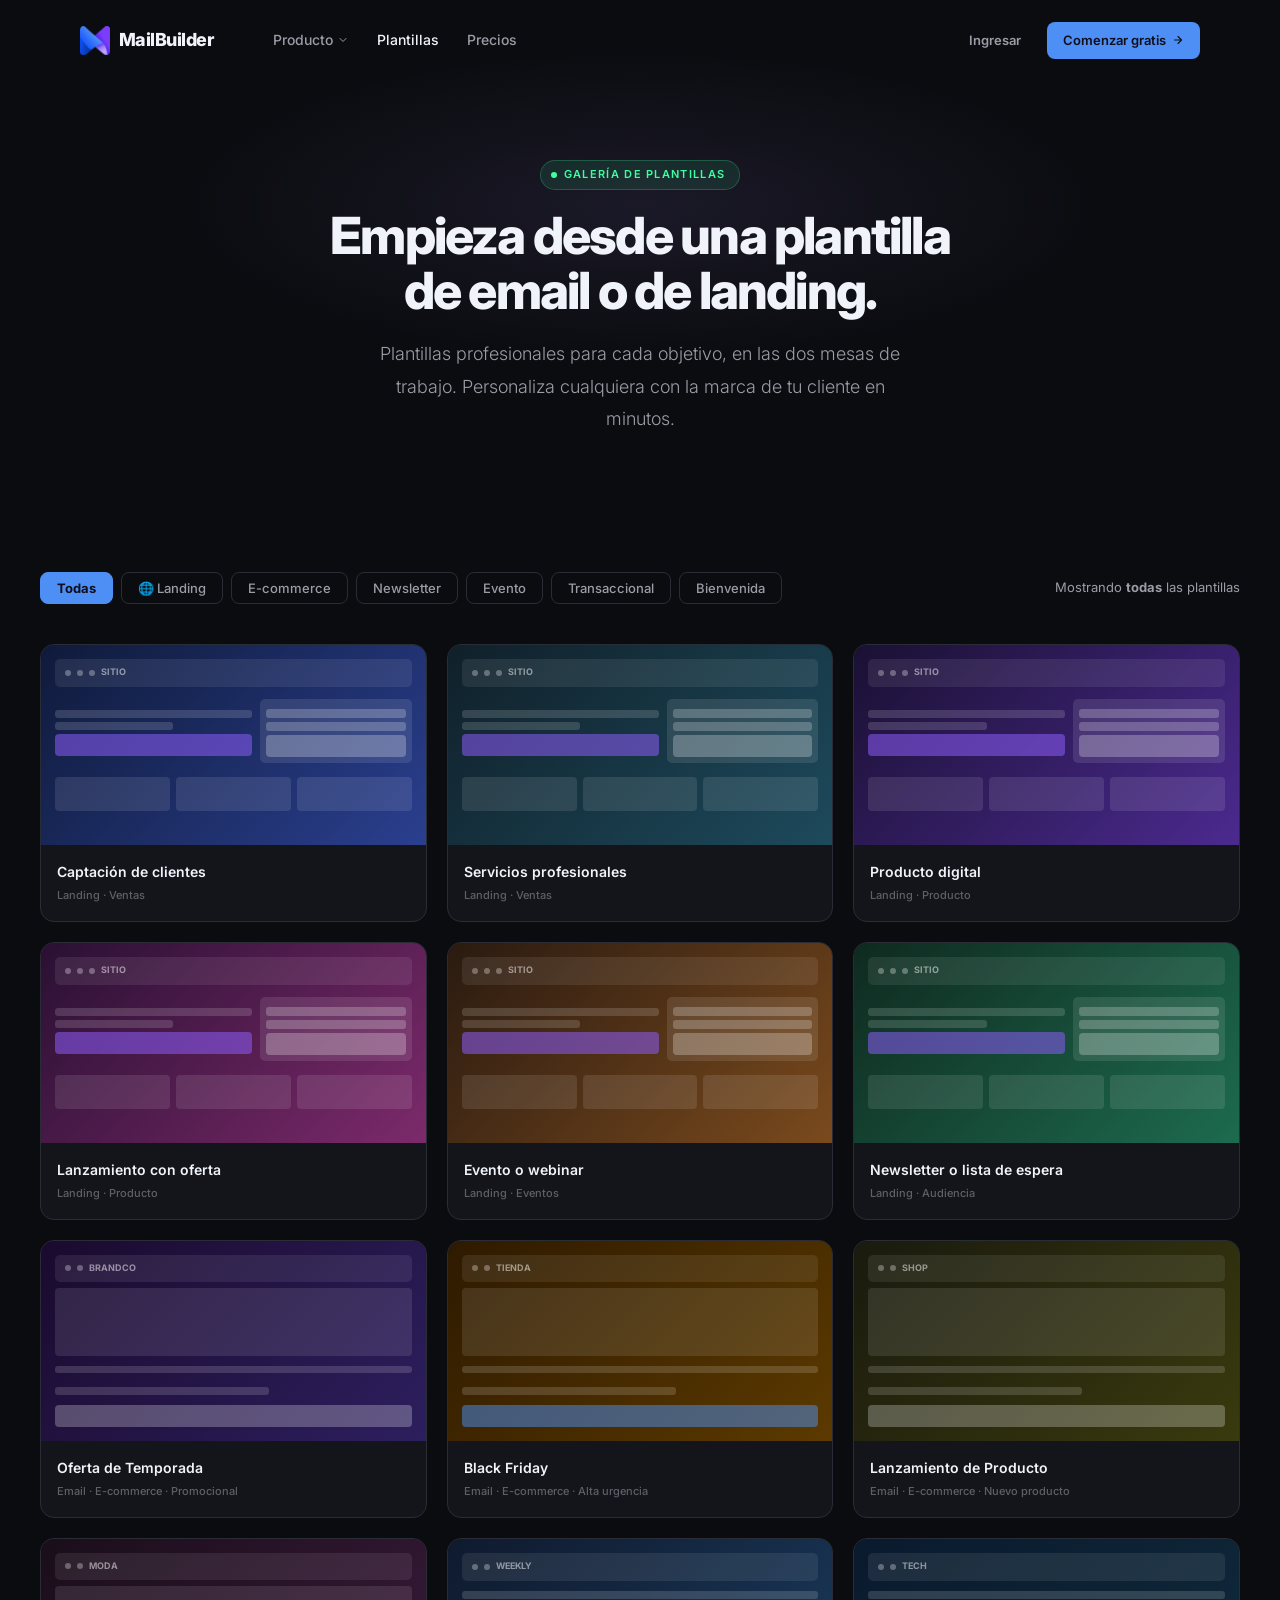
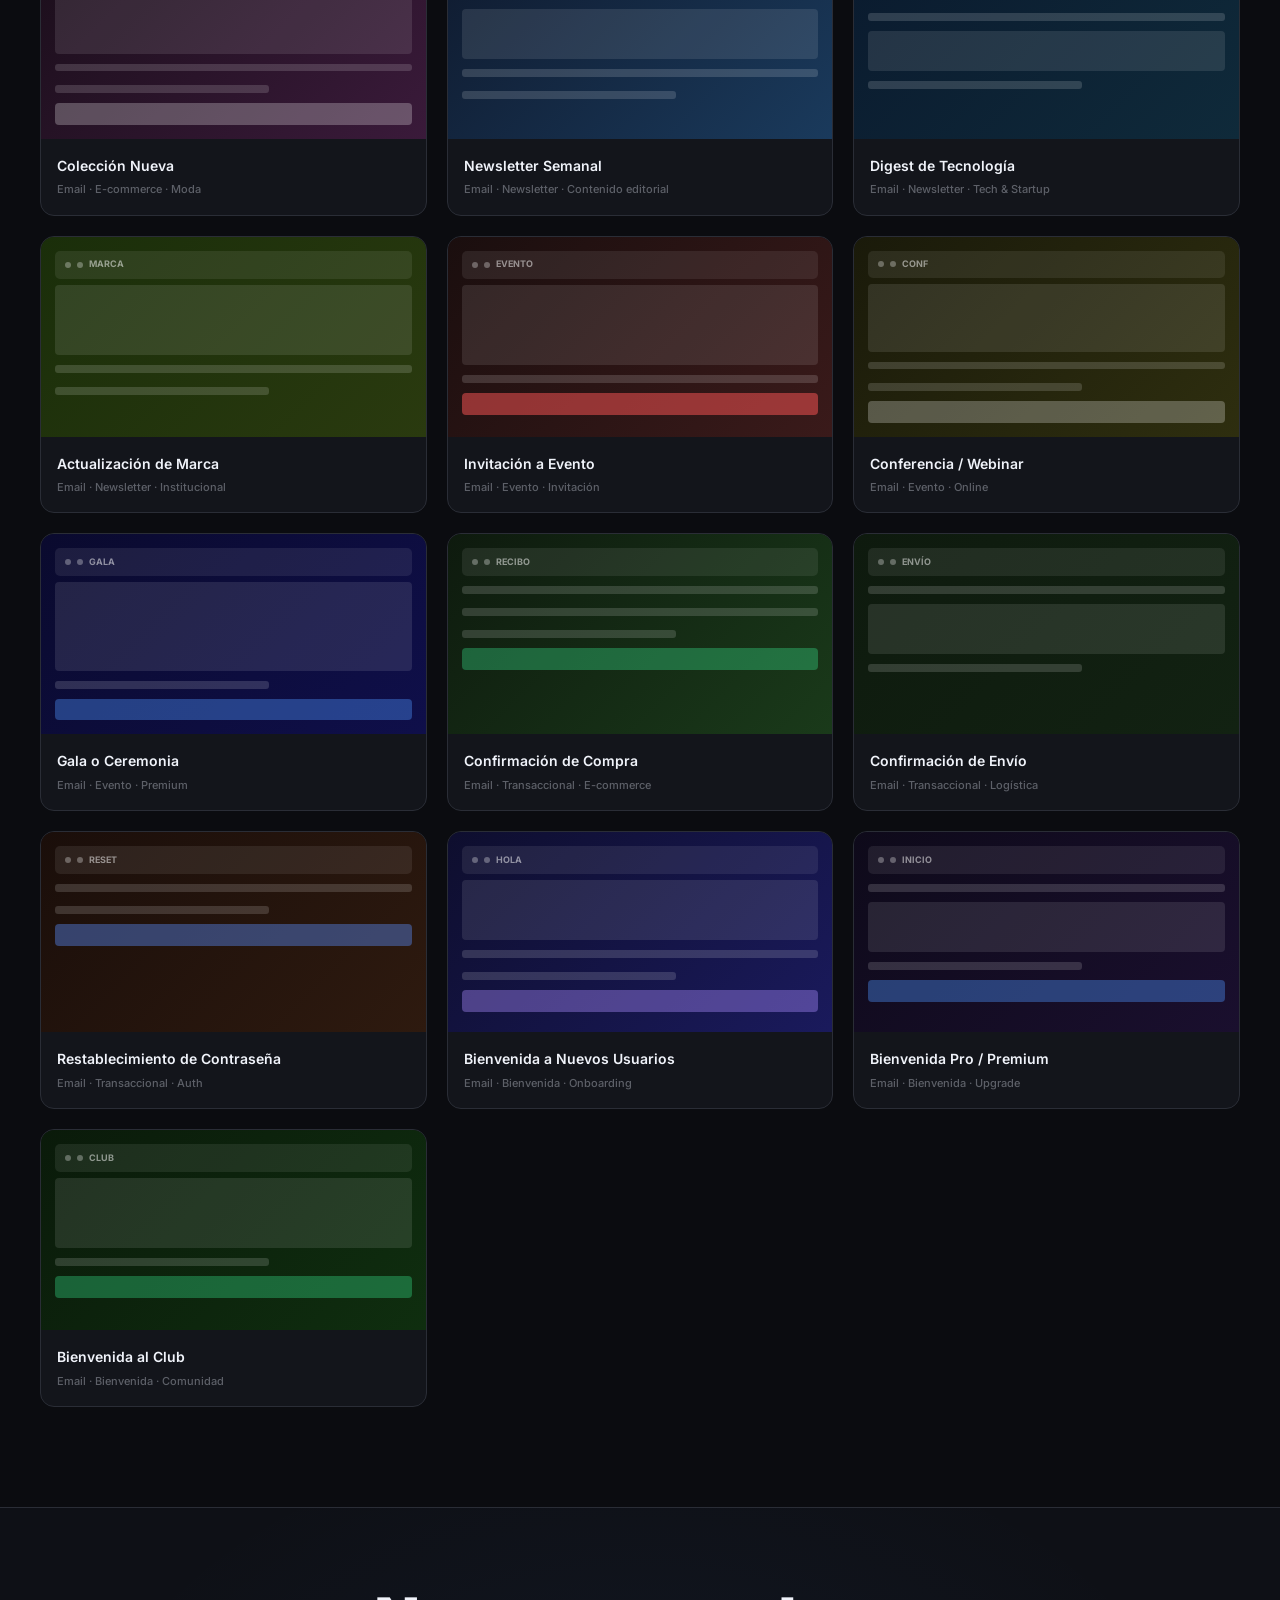
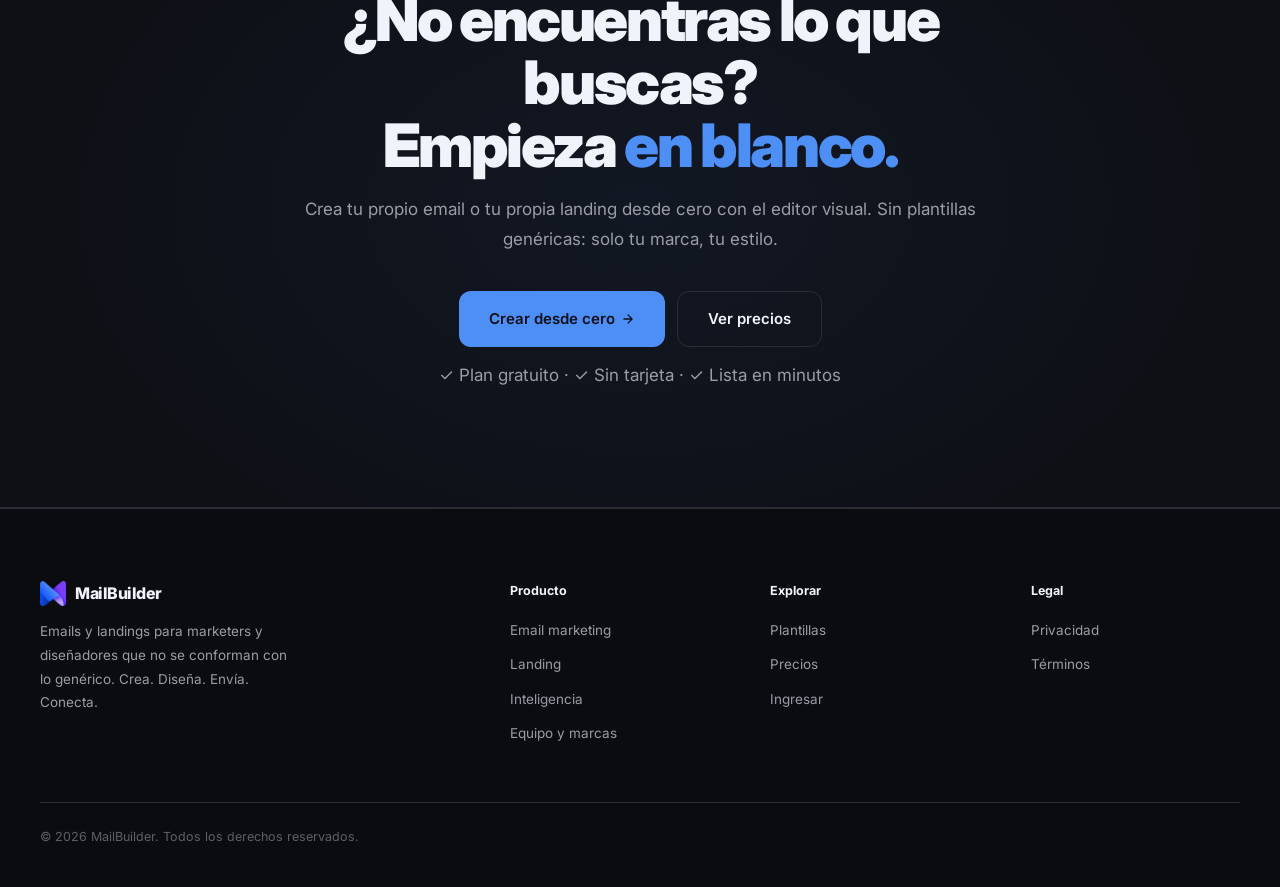
==== commit 23252f07: "Se actualizó el sitio web de MailBuilder con una nueva identidad de marca, una navegación mejorada y" ====
--- a/plantillas.html
+++ b/plantillas.html
@@ -4,10 +4,12 @@
 <meta charset="utf-8">
 <meta name="viewport" content="width=device-width, initial-scale=1">
 <title>Plantillas — MailBuilder</title>
-<meta name="description" content="Más de 30 plantillas de email profesionales listas para personalizar. E-commerce, newsletters, eventos, transaccionales y más.">
+<meta name="description" content="Plantillas profesionales de email y de landing listas para personalizar: e-commerce, newsletters, eventos, captación de clientes, lanzamientos y más.">
 <link rel="preconnect" href="https://fonts.googleapis.com">
 <link rel="preconnect" href="https://fonts.gstatic.com" crossorigin>
-<link href="https://fonts.googleapis.com/css2?family=Poppins:ital,wght@0,300;0,400;0,500;0,600;0,700;0,800;0,900;1,400&display=swap" rel="stylesheet">
+<link href="https://fonts.googleapis.com/css2?family=Inter:wght@300;400;500;600;700;800;900&display=swap" rel="stylesheet">
+<link rel="icon" type="image/png" href="/img/favicon.png">
+<meta name="theme-color" content="#0b0c10">
 <link rel="stylesheet" href="style.css">
 <style>
 .tmpl-section{padding:60px var(--pad) 100px}
@@ -32,6 +34,11 @@
 .tp-txt{height:8px;border-radius:3px;background:rgba(255,255,255,.15);margin:4px 0}
 .tp-txt.short{width:60%}
 .tp-btn{height:22px;border-radius:4px;background:rgba(255,255,255,.25)}
+.tp-site-hero{display:grid;grid-template-columns:1.3fr 1fr;gap:8px;align-items:center;margin-top:6px}
+.tp-site-form{background:rgba(255,255,255,.1);border-radius:5px;padding:6px}
+.tp-site-form .tp-txt{height:9px;background:rgba(255,255,255,.22)}
+.tp-site-cols{display:grid;grid-template-columns:repeat(3,1fr);gap:6px;margin-top:8px}
+.tp-site-cols div{height:34px;border-radius:4px;background:rgba(255,255,255,.1)}
 </style>
 </head>
 <body>
@@ -39,31 +46,37 @@
 <!-- NAV -->
 <nav id="nav">
   <div class="nav-inner">
-    <a href="/" class="nav-logo"><div class="nav-logo-mark"><svg viewBox="0 0 24 24" fill="none"><rect x="3" y="5" width="18" height="14" rx="2" stroke="#0F0E1A" stroke-width="2.2"/><path d="M3 9l9 5 9-5" stroke="#0F0E1A" stroke-width="2.2" stroke-linecap="round"/></svg></div>MailBuilder</a>
+    <a href="/" class="nav-logo"><img src="/img/isotipo.png" alt="" class="nav-logo-mark" width="30" height="29">MailBuilder</a>
     <div class="nav-links">
       <div class="nav-dd">
         <a href="/producto" class="nav-link" data-path="/producto">Producto <svg viewBox="0 0 24 24" fill="none"><path d="M6 9l6 6 6-6" stroke="currentColor" stroke-width="2" stroke-linecap="round" stroke-linejoin="round"/></svg></a>
         <div class="nav-dd-menu">
-          <a href="/producto#editor" class="dd-item"><div class="dd-item-ico" style="background:rgba(255,203,69,.1)">✏️</div><div><div class="dd-item-t">Editor Visual</div><div class="dd-item-d">Arrastra, suelta y diseña sin código</div></div></a>
-          <a href="/producto#exportacion" class="dd-item"><div class="dd-item-ico" style="background:rgba(61,255,160,.1)">⬇️</div><div><div class="dd-item-t">Exportación</div><div class="dd-item-d">HTML, PNG, JPG y GIF en un clic</div></div></a>
-          <a href="/producto#ia" class="dd-item"><div class="dd-item-ico" style="background:rgba(167,139,250,.1)">✦</div><div><div class="dd-item-t">Panel de IA</div><div class="dd-item-d">Accesibilidad, spam y copy automático</div></div></a>
-          <a href="/producto#colaboracion" class="dd-item"><div class="dd-item-ico" style="background:rgba(91,142,255,.1)">👥</div><div><div class="dd-item-t">Colaboración</div><div class="dd-item-d">Cursores en vivo y chat del canvas</div></div></a>
+          <div class="dd-group">Dos mesas de trabajo</div>
+          <a href="/producto#email" class="dd-item"><div class="dd-item-ico" style="background:rgba(77,143,244,.12)">✉️</div><div><div class="dd-item-t">Email marketing</div><div class="dd-item-d">Campañas que se ven bien en cualquier bandeja</div></div></a>
+          <a href="/producto#landing" class="dd-item"><div class="dd-item-ico" style="background:rgba(139,92,246,.12)">🌐</div><div><div class="dd-item-t">Landing <span class="dd-new">Nuevo</span></div><div class="dd-item-d">Páginas web con formularios, sin código</div></div></a>
+          <div class="dd-group">En ambas</div>
+          <a href="/producto#ia" class="dd-item"><div class="dd-item-ico" style="background:rgba(61,255,160,.1)">✦</div><div><div class="dd-item-t">Inteligencia</div><div class="dd-item-d">Revisa el texto y si está listo para publicar</div></div></a>
+          <a href="/producto#colaboracion" class="dd-item"><div class="dd-item-ico" style="background:rgba(255,95,143,.1)">👥</div><div><div class="dd-item-t">Equipo y marcas</div><div class="dd-item-d">Proyectos por marca y cursores en vivo</div></div></a>
         </div>
       </div>
       <a href="/plantillas" class="nav-link active" data-path="/plantillas">Plantillas</a>
       <a href="/precios" class="nav-link" data-path="/precios">Precios</a>
     </div>
     <div class="nav-right">
-      <a href="https://mailbuilder-pi.vercel.app/login" class="btn btn-ghost btn-sm">Ingresar</a>
-      <a href="https://mailbuilder-pi.vercel.app/login" class="btn btn-primary btn-sm btn-icon">Comenzar gratis <svg width="12" height="12" viewBox="0 0 24 24" fill="none"><path d="M5 12h14M12 5l7 7-7 7" stroke="currentColor" stroke-width="2.2" stroke-linecap="round" stroke-linejoin="round"/></svg></a>
-    </div>
-    <button class="nav-burger" id="burger"><span></span><span></span><span></span></button>
+      <a href="https://mailbuilder.site/login" data-cta class="btn btn-ghost btn-sm">Ingresar</a>
+      <a href="https://mailbuilder.site/login" data-cta class="btn btn-primary btn-sm btn-icon">Comenzar gratis <svg width="12" height="12" viewBox="0 0 24 24" fill="none"><path d="M5 12h14M12 5l7 7-7 7" stroke="currentColor" stroke-width="2.2" stroke-linecap="round" stroke-linejoin="round"/></svg></a>
+    </div>
+    <button class="nav-burger" id="burger" aria-label="Menú"><span></span><span></span><span></span></button>
   </div>
   <div class="nav-mobile" id="mobile-menu" style="display:none">
-    <a href="/">Inicio</a><a href="/producto">Producto</a><a href="/precios">Precios</a>
+    <a href="/">Inicio</a>
+    <a href="/producto#email">Email marketing</a>
+    <a href="/producto#landing">Landing</a>
+    <a href="/plantillas">Plantillas</a>
+    <a href="/precios">Precios</a>
     <hr class="sep">
-    <a href="https://mailbuilder-pi.vercel.app/login">Ingresar</a>
-    <a href="https://mailbuilder-pi.vercel.app/login" class="btn btn-primary" style="text-align:center;justify-content:center">Comenzar gratis →</a>
+    <a href="https://mailbuilder.site/login" data-cta>Ingresar</a>
+    <a href="https://mailbuilder.site/login" data-cta class="btn btn-primary" style="text-align:center;justify-content:center">Comenzar gratis →</a>
   </div>
 </nav>
 
@@ -71,8 +84,8 @@
 <div class="page-hero" style="padding-bottom:40px">
   <div class="page-hero-inner">
     <div class="chip gr">Galería de plantillas</div>
-    <h1 class="heading">Empieza desde una plantilla<br>lista para usar.</h1>
-    <p class="lead">Más de 30 plantillas profesionales diseñadas por expertos en email marketing. Personaliza cualquiera en minutos.</p>
+    <h1 class="heading">Empieza desde una plantilla<br>de email o de landing.</h1>
+    <p class="lead">Plantillas profesionales para cada objetivo, en las dos mesas de trabajo. Personaliza cualquiera con la marca de tu cliente en minutos.</p>
   </div>
 </div>
 
@@ -81,105 +94,138 @@
   <div class="tmpl-inner">
     <div class="tmpl-controls">
       <div class="filter-tabs" id="filter">
-        <button class="filter-tab active" data-cat="all">Todas (30+)</button>
+        <button class="filter-tab active" data-cat="all">Todas</button>
+        <button class="filter-tab" data-cat="landing">🌐 Landing</button>
         <button class="filter-tab" data-cat="ecommerce">E-commerce</button>
         <button class="filter-tab" data-cat="newsletter">Newsletter</button>
         <button class="filter-tab" data-cat="evento">Evento</button>
         <button class="filter-tab" data-cat="transaccional">Transaccional</button>
         <button class="filter-tab" data-cat="bienvenida">Bienvenida</button>
       </div>
-      <div class="tmpl-count">Mostrando <strong>30</strong> plantillas</div>
+      <div class="tmpl-count">Mostrando <strong id="tmpl-n">todas</strong> las plantillas</div>
     </div>
     <div class="tmpl-grid" id="tmpl-grid">
+
+      <!-- LANDING -->
+      <div class="tmpl-card rv" data-cat="landing">
+        <div class="tmpl-preview" style="background:linear-gradient(135deg,#0f1a3a,#2a3f8f)"><div class="tmpl-inner-preview tp-site"><div class="tp-hdr"><div class="tp-dot"></div><div class="tp-dot"></div><div class="tp-dot"></div><div class="tp-name">SITIO</div></div><div class="tp-site-hero"><div><div class="tp-txt"></div><div class="tp-txt short"></div><div class="tp-btn" style="background:rgba(139,92,246,.55)"></div></div><div class="tp-site-form"><div class="tp-txt"></div><div class="tp-txt"></div><div class="tp-btn"></div></div></div><div class="tp-site-cols"><div></div><div></div><div></div></div></div></div>
+        <div class="tmpl-overlay"><a href="https://mailbuilder.site/landing/templates" data-cta="/landing/templates" class="btn btn-primary btn-sm">Usar plantilla</a></div>
+        <div class="tmpl-info"><div class="tmpl-name">Captación de clientes</div><div class="tmpl-tag">Landing · Ventas</div></div>
+      </div>
+      <div class="tmpl-card rv d1" data-cat="landing">
+        <div class="tmpl-preview" style="background:linear-gradient(135deg,#10202a,#1d4a5c)"><div class="tmpl-inner-preview tp-site"><div class="tp-hdr"><div class="tp-dot"></div><div class="tp-dot"></div><div class="tp-dot"></div><div class="tp-name">SITIO</div></div><div class="tp-site-hero"><div><div class="tp-txt"></div><div class="tp-txt short"></div><div class="tp-btn" style="background:rgba(139,92,246,.55)"></div></div><div class="tp-site-form"><div class="tp-txt"></div><div class="tp-txt"></div><div class="tp-btn"></div></div></div><div class="tp-site-cols"><div></div><div></div><div></div></div></div></div>
+        <div class="tmpl-overlay"><a href="https://mailbuilder.site/landing/templates" data-cta="/landing/templates" class="btn btn-primary btn-sm">Usar plantilla</a></div>
+        <div class="tmpl-info"><div class="tmpl-name">Servicios profesionales</div><div class="tmpl-tag">Landing · Ventas</div></div>
+      </div>
+      <div class="tmpl-card rv d2" data-cat="landing">
+        <div class="tmpl-preview" style="background:linear-gradient(135deg,#1a1033,#4b2a8f)"><div class="tmpl-inner-preview tp-site"><div class="tp-hdr"><div class="tp-dot"></div><div class="tp-dot"></div><div class="tp-dot"></div><div class="tp-name">SITIO</div></div><div class="tp-site-hero"><div><div class="tp-txt"></div><div class="tp-txt short"></div><div class="tp-btn" style="background:rgba(139,92,246,.55)"></div></div><div class="tp-site-form"><div class="tp-txt"></div><div class="tp-txt"></div><div class="tp-btn"></div></div></div><div class="tp-site-cols"><div></div><div></div><div></div></div></div></div>
+        <div class="tmpl-overlay"><a href="https://mailbuilder.site/landing/templates" data-cta="/landing/templates" class="btn btn-primary btn-sm">Usar plantilla</a></div>
+        <div class="tmpl-info"><div class="tmpl-name">Producto digital</div><div class="tmpl-tag">Landing · Producto</div></div>
+      </div>
+      <div class="tmpl-card rv" data-cat="landing">
+        <div class="tmpl-preview" style="background:linear-gradient(135deg,#2a1033,#7c2a6b)"><div class="tmpl-inner-preview tp-site"><div class="tp-hdr"><div class="tp-dot"></div><div class="tp-dot"></div><div class="tp-dot"></div><div class="tp-name">SITIO</div></div><div class="tp-site-hero"><div><div class="tp-txt"></div><div class="tp-txt short"></div><div class="tp-btn" style="background:rgba(139,92,246,.55)"></div></div><div class="tp-site-form"><div class="tp-txt"></div><div class="tp-txt"></div><div class="tp-btn"></div></div></div><div class="tp-site-cols"><div></div><div></div><div></div></div></div></div>
+        <div class="tmpl-overlay"><a href="https://mailbuilder.site/landing/templates" data-cta="/landing/templates" class="btn btn-primary btn-sm">Usar plantilla</a></div>
+        <div class="tmpl-info"><div class="tmpl-name">Lanzamiento con oferta</div><div class="tmpl-tag">Landing · Producto</div></div>
+      </div>
+      <div class="tmpl-card rv d1" data-cat="landing">
+        <div class="tmpl-preview" style="background:linear-gradient(135deg,#2a1a10,#7a4a1d)"><div class="tmpl-inner-preview tp-site"><div class="tp-hdr"><div class="tp-dot"></div><div class="tp-dot"></div><div class="tp-dot"></div><div class="tp-name">SITIO</div></div><div class="tp-site-hero"><div><div class="tp-txt"></div><div class="tp-txt short"></div><div class="tp-btn" style="background:rgba(139,92,246,.55)"></div></div><div class="tp-site-form"><div class="tp-txt"></div><div class="tp-txt"></div><div class="tp-btn"></div></div></div><div class="tp-site-cols"><div></div><div></div><div></div></div></div></div>
+        <div class="tmpl-overlay"><a href="https://mailbuilder.site/landing/templates" data-cta="/landing/templates" class="btn btn-primary btn-sm">Usar plantilla</a></div>
+        <div class="tmpl-info"><div class="tmpl-name">Evento o webinar</div><div class="tmpl-tag">Landing · Eventos</div></div>
+      </div>
+      <div class="tmpl-card rv d2" data-cat="landing">
+        <div class="tmpl-preview" style="background:linear-gradient(135deg,#0f2a20,#1d6b4f)"><div class="tmpl-inner-preview tp-site"><div class="tp-hdr"><div class="tp-dot"></div><div class="tp-dot"></div><div class="tp-dot"></div><div class="tp-name">SITIO</div></div><div class="tp-site-hero"><div><div class="tp-txt"></div><div class="tp-txt short"></div><div class="tp-btn" style="background:rgba(139,92,246,.55)"></div></div><div class="tp-site-form"><div class="tp-txt"></div><div class="tp-txt"></div><div class="tp-btn"></div></div></div><div class="tp-site-cols"><div></div><div></div><div></div></div></div></div>
+        <div class="tmpl-overlay"><a href="https://mailbuilder.site/landing/templates" data-cta="/landing/templates" class="btn btn-primary btn-sm">Usar plantilla</a></div>
+        <div class="tmpl-info"><div class="tmpl-name">Newsletter o lista de espera</div><div class="tmpl-tag">Landing · Audiencia</div></div>
+      </div>
 
       <!-- E-COMMERCE -->
       <div class="tmpl-card rv" data-cat="ecommerce">
         <div class="tmpl-preview tp-ecom"><div class="tmpl-inner-preview"><div class="tp-hdr"><div class="tp-dot"></div><div class="tp-dot"></div><div class="tp-name">BRANDCO</div></div><div class="tp-img"></div><div class="tp-txt"></div><div class="tp-txt short"></div><div class="tp-btn"></div></div></div>
-        <div class="tmpl-overlay"><a href="https://mailbuilder-pi.vercel.app/login" class="btn btn-primary btn-sm">Usar plantilla</a></div>
-        <div class="tmpl-info"><div class="tmpl-name">Oferta de Temporada</div><div class="tmpl-tag">E-commerce · Promocional</div></div>
+        <div class="tmpl-overlay"><a href="https://mailbuilder.site/template-gallery" data-cta="/template-gallery" class="btn btn-primary btn-sm">Usar plantilla</a></div>
+        <div class="tmpl-info"><div class="tmpl-name">Oferta de Temporada</div><div class="tmpl-tag">Email · E-commerce · Promocional</div></div>
       </div>
       <div class="tmpl-card rv d1" data-cat="ecommerce">
-        <div class="tmpl-preview tp-promo"><div class="tmpl-inner-preview"><div class="tp-hdr"><div class="tp-dot"></div><div class="tp-dot"></div><div class="tp-name">TIENDA</div></div><div class="tp-img"></div><div class="tp-txt"></div><div class="tp-txt short"></div><div class="tp-btn" style="background:rgba(255,203,69,.5)"></div></div></div>
-        <div class="tmpl-overlay"><a href="https://mailbuilder-pi.vercel.app/login" class="btn btn-primary btn-sm">Usar plantilla</a></div>
-        <div class="tmpl-info"><div class="tmpl-name">Black Friday</div><div class="tmpl-tag">E-commerce · Alta urgencia</div></div>
+        <div class="tmpl-preview tp-promo"><div class="tmpl-inner-preview"><div class="tp-hdr"><div class="tp-dot"></div><div class="tp-dot"></div><div class="tp-name">TIENDA</div></div><div class="tp-img"></div><div class="tp-txt"></div><div class="tp-txt short"></div><div class="tp-btn" style="background:rgba(77,143,244,.5)"></div></div></div>
+        <div class="tmpl-overlay"><a href="https://mailbuilder.site/template-gallery" data-cta="/template-gallery" class="btn btn-primary btn-sm">Usar plantilla</a></div>
+        <div class="tmpl-info"><div class="tmpl-name">Black Friday</div><div class="tmpl-tag">Email · E-commerce · Alta urgencia</div></div>
       </div>
       <div class="tmpl-card rv d2" data-cat="ecommerce">
         <div class="tmpl-preview" style="background:linear-gradient(135deg,#1a1a0e,#3a3a0e)"><div class="tmpl-inner-preview"><div class="tp-hdr"><div class="tp-dot"></div><div class="tp-dot"></div><div class="tp-name">SHOP</div></div><div class="tp-img"></div><div class="tp-txt"></div><div class="tp-txt short"></div><div class="tp-btn"></div></div></div>
-        <div class="tmpl-overlay"><a href="https://mailbuilder-pi.vercel.app/login" class="btn btn-primary btn-sm">Usar plantilla</a></div>
-        <div class="tmpl-info"><div class="tmpl-name">Lanzamiento de Producto</div><div class="tmpl-tag">E-commerce · Nuevo producto</div></div>
+        <div class="tmpl-overlay"><a href="https://mailbuilder.site/template-gallery" data-cta="/template-gallery" class="btn btn-primary btn-sm">Usar plantilla</a></div>
+        <div class="tmpl-info"><div class="tmpl-name">Lanzamiento de Producto</div><div class="tmpl-tag">Email · E-commerce · Nuevo producto</div></div>
       </div>
       <div class="tmpl-card rv" data-cat="ecommerce">
         <div class="tmpl-preview" style="background:linear-gradient(135deg,#1a0e1a,#3a1a3a)"><div class="tmpl-inner-preview"><div class="tp-hdr"><div class="tp-dot"></div><div class="tp-dot"></div><div class="tp-name">MODA</div></div><div class="tp-img"></div><div class="tp-txt"></div><div class="tp-txt short"></div><div class="tp-btn"></div></div></div>
-        <div class="tmpl-overlay"><a href="https://mailbuilder-pi.vercel.app/login" class="btn btn-primary btn-sm">Usar plantilla</a></div>
-        <div class="tmpl-info"><div class="tmpl-name">Colección Nueva</div><div class="tmpl-tag">E-commerce · Moda</div></div>
+        <div class="tmpl-overlay"><a href="https://mailbuilder.site/template-gallery" data-cta="/template-gallery" class="btn btn-primary btn-sm">Usar plantilla</a></div>
+        <div class="tmpl-info"><div class="tmpl-name">Colección Nueva</div><div class="tmpl-tag">Email · E-commerce · Moda</div></div>
       </div>
 
       <!-- NEWSLETTER -->
       <div class="tmpl-card rv d1" data-cat="newsletter">
         <div class="tmpl-preview tp-news"><div class="tmpl-inner-preview"><div class="tp-hdr"><div class="tp-dot"></div><div class="tp-dot"></div><div class="tp-name">WEEKLY</div></div><div class="tp-txt"></div><div class="tp-img" style="height:50px"></div><div class="tp-txt"></div><div class="tp-txt short"></div></div></div>
-        <div class="tmpl-overlay"><a href="https://mailbuilder-pi.vercel.app/login" class="btn btn-primary btn-sm">Usar plantilla</a></div>
-        <div class="tmpl-info"><div class="tmpl-name">Newsletter Semanal</div><div class="tmpl-tag">Newsletter · Contenido editorial</div></div>
+        <div class="tmpl-overlay"><a href="https://mailbuilder.site/template-gallery" data-cta="/template-gallery" class="btn btn-primary btn-sm">Usar plantilla</a></div>
+        <div class="tmpl-info"><div class="tmpl-name">Newsletter Semanal</div><div class="tmpl-tag">Email · Newsletter · Contenido editorial</div></div>
       </div>
       <div class="tmpl-card rv d2" data-cat="newsletter">
         <div class="tmpl-preview" style="background:linear-gradient(135deg,#0a1a2e,#0f2a3a)"><div class="tmpl-inner-preview"><div class="tp-hdr"><div class="tp-dot"></div><div class="tp-dot"></div><div class="tp-name">TECH</div></div><div class="tp-txt"></div><div class="tp-txt"></div><div class="tp-img" style="height:40px"></div><div class="tp-txt short"></div></div></div>
-        <div class="tmpl-overlay"><a href="https://mailbuilder-pi.vercel.app/login" class="btn btn-primary btn-sm">Usar plantilla</a></div>
-        <div class="tmpl-info"><div class="tmpl-name">Digest de Tecnología</div><div class="tmpl-tag">Newsletter · Tech & Startup</div></div>
+        <div class="tmpl-overlay"><a href="https://mailbuilder.site/template-gallery" data-cta="/template-gallery" class="btn btn-primary btn-sm">Usar plantilla</a></div>
+        <div class="tmpl-info"><div class="tmpl-name">Digest de Tecnología</div><div class="tmpl-tag">Email · Newsletter · Tech & Startup</div></div>
       </div>
       <div class="tmpl-card rv" data-cat="newsletter">
         <div class="tmpl-preview" style="background:linear-gradient(135deg,#1a2e0a,#2a3a0f)"><div class="tmpl-inner-preview"><div class="tp-hdr"><div class="tp-dot"></div><div class="tp-dot"></div><div class="tp-name">MARCA</div></div><div class="tp-img"></div><div class="tp-txt"></div><div class="tp-txt short"></div></div></div>
-        <div class="tmpl-overlay"><a href="https://mailbuilder-pi.vercel.app/login" class="btn btn-primary btn-sm">Usar plantilla</a></div>
-        <div class="tmpl-info"><div class="tmpl-name">Actualización de Marca</div><div class="tmpl-tag">Newsletter · Institucional</div></div>
+        <div class="tmpl-overlay"><a href="https://mailbuilder.site/template-gallery" data-cta="/template-gallery" class="btn btn-primary btn-sm">Usar plantilla</a></div>
+        <div class="tmpl-info"><div class="tmpl-name">Actualización de Marca</div><div class="tmpl-tag">Email · Newsletter · Institucional</div></div>
       </div>
 
       <!-- EVENTO -->
       <div class="tmpl-card rv d1" data-cat="evento">
         <div class="tmpl-preview tp-evento"><div class="tmpl-inner-preview"><div class="tp-hdr"><div class="tp-dot"></div><div class="tp-dot"></div><div class="tp-name">EVENTO</div></div><div class="tp-img" style="height:80px"></div><div class="tp-txt"></div><div class="tp-btn" style="background:rgba(255,87,87,.5)"></div></div></div>
-        <div class="tmpl-overlay"><a href="https://mailbuilder-pi.vercel.app/login" class="btn btn-primary btn-sm">Usar plantilla</a></div>
-        <div class="tmpl-info"><div class="tmpl-name">Invitación a Evento</div><div class="tmpl-tag">Evento · Invitación</div></div>
+        <div class="tmpl-overlay"><a href="https://mailbuilder.site/template-gallery" data-cta="/template-gallery" class="btn btn-primary btn-sm">Usar plantilla</a></div>
+        <div class="tmpl-info"><div class="tmpl-name">Invitación a Evento</div><div class="tmpl-tag">Email · Evento · Invitación</div></div>
       </div>
       <div class="tmpl-card rv d2" data-cat="evento">
         <div class="tmpl-preview" style="background:linear-gradient(135deg,#1a1a0a,#2e2e0f)"><div class="tmpl-inner-preview"><div class="tp-hdr"><div class="tp-dot"></div><div class="tp-dot"></div><div class="tp-name">CONF</div></div><div class="tp-img"></div><div class="tp-txt"></div><div class="tp-txt short"></div><div class="tp-btn"></div></div></div>
-        <div class="tmpl-overlay"><a href="https://mailbuilder-pi.vercel.app/login" class="btn btn-primary btn-sm">Usar plantilla</a></div>
-        <div class="tmpl-info"><div class="tmpl-name">Conferencia / Webinar</div><div class="tmpl-tag">Evento · Online</div></div>
+        <div class="tmpl-overlay"><a href="https://mailbuilder.site/template-gallery" data-cta="/template-gallery" class="btn btn-primary btn-sm">Usar plantilla</a></div>
+        <div class="tmpl-info"><div class="tmpl-name">Conferencia / Webinar</div><div class="tmpl-tag">Email · Evento · Online</div></div>
       </div>
       <div class="tmpl-card rv" data-cat="evento">
-        <div class="tmpl-preview" style="background:linear-gradient(135deg,#0a0a2e,#0f0f4a)"><div class="tmpl-inner-preview"><div class="tp-hdr"><div class="tp-dot"></div><div class="tp-dot"></div><div class="tp-name">GALA</div></div><div class="tp-img" style="height:90px"></div><div class="tp-txt short"></div><div class="tp-btn" style="background:rgba(255,203,69,.4)"></div></div></div>
-        <div class="tmpl-overlay"><a href="https://mailbuilder-pi.vercel.app/login" class="btn btn-primary btn-sm">Usar plantilla</a></div>
-        <div class="tmpl-info"><div class="tmpl-name">Gala o Ceremonia</div><div class="tmpl-tag">Evento · Premium</div></div>
+        <div class="tmpl-preview" style="background:linear-gradient(135deg,#0a0a2e,#0f0f4a)"><div class="tmpl-inner-preview"><div class="tp-hdr"><div class="tp-dot"></div><div class="tp-dot"></div><div class="tp-name">GALA</div></div><div class="tp-img" style="height:90px"></div><div class="tp-txt short"></div><div class="tp-btn" style="background:rgba(77,143,244,.4)"></div></div></div>
+        <div class="tmpl-overlay"><a href="https://mailbuilder.site/template-gallery" data-cta="/template-gallery" class="btn btn-primary btn-sm">Usar plantilla</a></div>
+        <div class="tmpl-info"><div class="tmpl-name">Gala o Ceremonia</div><div class="tmpl-tag">Email · Evento · Premium</div></div>
       </div>
 
       <!-- TRANSACCIONAL -->
       <div class="tmpl-card rv d1" data-cat="transaccional">
         <div class="tmpl-preview tp-trans"><div class="tmpl-inner-preview"><div class="tp-hdr"><div class="tp-dot"></div><div class="tp-dot"></div><div class="tp-name">RECIBO</div></div><div class="tp-txt"></div><div class="tp-txt"></div><div class="tp-txt short"></div><div class="tp-btn" style="background:rgba(61,255,160,.3)"></div></div></div>
-        <div class="tmpl-overlay"><a href="https://mailbuilder-pi.vercel.app/login" class="btn btn-primary btn-sm">Usar plantilla</a></div>
-        <div class="tmpl-info"><div class="tmpl-name">Confirmación de Compra</div><div class="tmpl-tag">Transaccional · E-commerce</div></div>
+        <div class="tmpl-overlay"><a href="https://mailbuilder.site/template-gallery" data-cta="/template-gallery" class="btn btn-primary btn-sm">Usar plantilla</a></div>
+        <div class="tmpl-info"><div class="tmpl-name">Confirmación de Compra</div><div class="tmpl-tag">Email · Transaccional · E-commerce</div></div>
       </div>
       <div class="tmpl-card rv d2" data-cat="transaccional">
         <div class="tmpl-preview" style="background:linear-gradient(135deg,#0e1a0e,#122212)"><div class="tmpl-inner-preview"><div class="tp-hdr"><div class="tp-dot"></div><div class="tp-dot"></div><div class="tp-name">ENVÍO</div></div><div class="tp-txt"></div><div class="tp-img" style="height:50px"></div><div class="tp-txt short"></div></div></div>
-        <div class="tmpl-overlay"><a href="https://mailbuilder-pi.vercel.app/login" class="btn btn-primary btn-sm">Usar plantilla</a></div>
-        <div class="tmpl-info"><div class="tmpl-name">Confirmación de Envío</div><div class="tmpl-tag">Transaccional · Logística</div></div>
+        <div class="tmpl-overlay"><a href="https://mailbuilder.site/template-gallery" data-cta="/template-gallery" class="btn btn-primary btn-sm">Usar plantilla</a></div>
+        <div class="tmpl-info"><div class="tmpl-name">Confirmación de Envío</div><div class="tmpl-tag">Email · Transaccional · Logística</div></div>
       </div>
       <div class="tmpl-card rv" data-cat="transaccional">
         <div class="tmpl-preview" style="background:linear-gradient(135deg,#1a0e0a,#2e1a0f)"><div class="tmpl-inner-preview"><div class="tp-hdr"><div class="tp-dot"></div><div class="tp-dot"></div><div class="tp-name">RESET</div></div><div class="tp-txt"></div><div class="tp-txt short"></div><div class="tp-btn" style="background:rgba(91,142,255,.4)"></div></div></div>
-        <div class="tmpl-overlay"><a href="https://mailbuilder-pi.vercel.app/login" class="btn btn-primary btn-sm">Usar plantilla</a></div>
-        <div class="tmpl-info"><div class="tmpl-name">Restablecimiento de Contraseña</div><div class="tmpl-tag">Transaccional · Auth</div></div>
+        <div class="tmpl-overlay"><a href="https://mailbuilder.site/template-gallery" data-cta="/template-gallery" class="btn btn-primary btn-sm">Usar plantilla</a></div>
+        <div class="tmpl-info"><div class="tmpl-name">Restablecimiento de Contraseña</div><div class="tmpl-tag">Email · Transaccional · Auth</div></div>
       </div>
 
       <!-- BIENVENIDA -->
       <div class="tmpl-card rv d1" data-cat="bienvenida">
         <div class="tmpl-preview tp-bienvenida"><div class="tmpl-inner-preview"><div class="tp-hdr"><div class="tp-dot"></div><div class="tp-dot"></div><div class="tp-name">HOLA</div></div><div class="tp-img" style="height:60px"></div><div class="tp-txt"></div><div class="tp-txt short"></div><div class="tp-btn" style="background:rgba(167,139,250,.4)"></div></div></div>
-        <div class="tmpl-overlay"><a href="https://mailbuilder-pi.vercel.app/login" class="btn btn-primary btn-sm">Usar plantilla</a></div>
-        <div class="tmpl-info"><div class="tmpl-name">Bienvenida a Nuevos Usuarios</div><div class="tmpl-tag">Bienvenida · Onboarding</div></div>
+        <div class="tmpl-overlay"><a href="https://mailbuilder.site/template-gallery" data-cta="/template-gallery" class="btn btn-primary btn-sm">Usar plantilla</a></div>
+        <div class="tmpl-info"><div class="tmpl-name">Bienvenida a Nuevos Usuarios</div><div class="tmpl-tag">Email · Bienvenida · Onboarding</div></div>
       </div>
       <div class="tmpl-card rv d2" data-cat="bienvenida">
-        <div class="tmpl-preview" style="background:linear-gradient(135deg,#0e0a1a,#1a0f2e)"><div class="tmpl-inner-preview"><div class="tp-hdr"><div class="tp-dot"></div><div class="tp-dot"></div><div class="tp-name">INICIO</div></div><div class="tp-txt"></div><div class="tp-img" style="height:50px"></div><div class="tp-txt short"></div><div class="tp-btn" style="background:rgba(255,203,69,.4)"></div></div></div>
-        <div class="tmpl-overlay"><a href="https://mailbuilder-pi.vercel.app/login" class="btn btn-primary btn-sm">Usar plantilla</a></div>
-        <div class="tmpl-info"><div class="tmpl-name">Bienvenida Pro / Premium</div><div class="tmpl-tag">Bienvenida · Upgrade</div></div>
+        <div class="tmpl-preview" style="background:linear-gradient(135deg,#0e0a1a,#1a0f2e)"><div class="tmpl-inner-preview"><div class="tp-hdr"><div class="tp-dot"></div><div class="tp-dot"></div><div class="tp-name">INICIO</div></div><div class="tp-txt"></div><div class="tp-img" style="height:50px"></div><div class="tp-txt short"></div><div class="tp-btn" style="background:rgba(77,143,244,.4)"></div></div></div>
+        <div class="tmpl-overlay"><a href="https://mailbuilder.site/template-gallery" data-cta="/template-gallery" class="btn btn-primary btn-sm">Usar plantilla</a></div>
+        <div class="tmpl-info"><div class="tmpl-name">Bienvenida Pro / Premium</div><div class="tmpl-tag">Email · Bienvenida · Upgrade</div></div>
       </div>
       <div class="tmpl-card rv" data-cat="bienvenida">
         <div class="tmpl-preview" style="background:linear-gradient(135deg,#0a1a0a,#0f2e0f)"><div class="tmpl-inner-preview"><div class="tp-hdr"><div class="tp-dot"></div><div class="tp-dot"></div><div class="tp-name">CLUB</div></div><div class="tp-img" style="height:70px"></div><div class="tp-txt short"></div><div class="tp-btn" style="background:rgba(61,255,160,.3)"></div></div></div>
-        <div class="tmpl-overlay"><a href="https://mailbuilder-pi.vercel.app/login" class="btn btn-primary btn-sm">Usar plantilla</a></div>
-        <div class="tmpl-info"><div class="tmpl-name">Bienvenida al Club</div><div class="tmpl-tag">Bienvenida · Comunidad</div></div>
+        <div class="tmpl-overlay"><a href="https://mailbuilder.site/template-gallery" data-cta="/template-gallery" class="btn btn-primary btn-sm">Usar plantilla</a></div>
+        <div class="tmpl-info"><div class="tmpl-name">Bienvenida al Club</div><div class="tmpl-tag">Email · Bienvenida · Comunidad</div></div>
       </div>
 
     </div>
@@ -190,9 +236,9 @@
 <div class="cta-band">
   <div class="cta-band-inner">
     <h2 class="rv">¿No encuentras lo que buscas?<br>Empieza <em>en blanco.</em></h2>
-    <p class="rv d1">Crea tu propio diseño desde cero con el editor visual. Sin límites, sin plantillas genéricas. Solo tu marca, tu estilo.</p>
+    <p class="rv d1">Crea tu propio email o tu propia landing desde cero con el editor visual. Sin plantillas genéricas: solo tu marca, tu estilo.</p>
     <div class="cta-band-btns rv d2">
-      <a href="https://mailbuilder-pi.vercel.app/login" class="btn btn-primary btn-lg btn-icon">Crear desde cero <svg width="14" height="14" viewBox="0 0 24 24" fill="none"><path d="M5 12h14M12 5l7 7-7 7" stroke="currentColor" stroke-width="2.2" stroke-linecap="round" stroke-linejoin="round"/></svg></a>
+      <a href="https://mailbuilder.site/login" class="btn btn-primary btn-lg btn-icon">Crear desde cero <svg width="14" height="14" viewBox="0 0 24 24" fill="none"><path d="M5 12h14M12 5l7 7-7 7" stroke="currentColor" stroke-width="2.2" stroke-linecap="round" stroke-linejoin="round"/></svg></a>
       <a href="/precios" class="btn btn-outline btn-lg">Ver precios</a>
     </div>
     <p class="cta-note">✓ Plan gratuito · ✓ Sin tarjeta · ✓ Lista en minutos</p>
@@ -203,12 +249,17 @@
 <footer>
   <div class="footer-inner">
     <div class="footer-top">
-      <div class="footer-brand"><a href="/" class="nav-logo" style="font-size:16px"><div class="nav-logo-mark" style="width:26px;height:26px;border-radius:7px"><svg viewBox="0 0 24 24" fill="none" style="width:14px;height:14px"><rect x="3" y="5" width="18" height="14" rx="2" stroke="#0F0E1A" stroke-width="2.2"/><path d="M3 9l9 5 9-5" stroke="#0F0E1A" stroke-width="2.2" stroke-linecap="round"/></svg></div>MailBuilder</a><p>El editor profesional de emails para diseñadores y marketers.</p></div>
-      <div class="footer-col"><h4>Producto</h4><ul><li><a href="/producto">Funciones</a></li><li><a href="/plantillas">Plantillas</a></li><li><a href="/precios">Precios</a></li></ul></div>
-      <div class="footer-col"><h4>Empresa</h4><ul><li><a href="#">Sobre nosotros</a></li><li><a href="#">Contacto</a></li></ul></div>
+      <div class="footer-brand">
+        <a href="/" class="nav-logo" style="font-size:16px"><img src="/img/isotipo.png" alt="" class="nav-logo-mark" width="26" height="25" style="width:26px;height:auto">MailBuilder</a>
+        <p>Emails y landings para marketers y diseñadores que no se conforman con lo genérico. Crea. Diseña. Envía. Conecta.</p>
+      </div>
+      <div class="footer-col"><h4>Producto</h4><ul><li><a href="/producto#email">Email marketing</a></li><li><a href="/producto#landing">Landing</a></li><li><a href="/producto#ia">Inteligencia</a></li><li><a href="/producto#colaboracion">Equipo y marcas</a></li></ul></div>
+      <div class="footer-col"><h4>Explorar</h4><ul><li><a href="/plantillas">Plantillas</a></li><li><a href="/precios">Precios</a></li><li><a href="https://mailbuilder.site/login" data-cta>Ingresar</a></li></ul></div>
       <div class="footer-col"><h4>Legal</h4><ul><li><a href="#">Privacidad</a></li><li><a href="#">Términos</a></li></ul></div>
     </div>
-    <div class="footer-bot"><span class="footer-copy">© 2025 MailBuilder.</span><div class="footer-social"><a href="#" class="social-btn">𝕏</a><a href="#" class="social-btn">in</a></div></div>
+    <div class="footer-bot">
+      <span class="footer-copy">© <span data-year>2026</span> MailBuilder. Todos los derechos reservados.</span>
+    </div>
   </div>
 </footer>
 
--- a/style.css
+++ b/style.css
@@ -1,26 +1,28 @@
 /* ════════════════════════════════════════════════
    MailBuilder — Shared Styles
-   Font: Poppins · Dark theme · Amber accent
+   Font: Inter · Dark theme · Azul MailBuilder (igual que la app)
    ════════════════════════════════════════════════ */
 
 :root {
-  --bg:      #080710;
-  --s1:      #0F0E1A;
-  --s2:      #161525;
-  --s3:      #1E1C2E;
-  --s4:      #272538;
-  --bd:      #302D45;
+  --bg:      #0b0c10;
+  --s1:      #0e1016;
+  --s2:      #13151b;
+  --s3:      #191c23;
+  --s4:      #22252d;
+  --bd:      #2a2d36;
   --bd2:     rgba(255,255,255,.06);
-  --tx:      #F0ECFF;
-  --tx2:     #9490B0;
-  --tx3:     #524E6A;
-  --am:      #FFCB45;
-  --am2:     #FFB800;
+  --tx:      #F0F3FA;
+  --tx2:     #9a9da6;
+  --tx3:     #5d6068;
+  /* Acento = azul de la app (antes ámbar; el nombre --am se conserva). */
+  --am:      #4D8FF4;
+  --am2:     #66A3FE;
   --gr:      #3DFFA0;
   --az:      #5B8EFF;
   --vi:      #A78BFA;
+  --vi2:     #8B5CF6;
   --ro:      #FF5F8F;
-  --f: 'Poppins', -apple-system, sans-serif;
+  --f: 'Inter', -apple-system, sans-serif;
   --r:       0.22s ease;
   --max:     1200px;
   --pad:     clamp(20px, 5vw, 40px);
@@ -60,11 +62,11 @@
 .text-muted { color: var(--tx2); }
 
 /* Gradient text */
-.grad { background: linear-gradient(92deg, var(--am) 0%, #FF9A00 100%); -webkit-background-clip: text; -webkit-text-fill-color: transparent; background-clip: text; }
+.grad { background: linear-gradient(92deg, var(--am) 0%, #8B5CF6 100%); -webkit-background-clip: text; -webkit-text-fill-color: transparent; background-clip: text; }
 .grad-b { background: linear-gradient(92deg, var(--az) 0%, var(--vi) 100%); -webkit-background-clip: text; -webkit-text-fill-color: transparent; background-clip: text; }
 
 /* ── Chip / Tag ── */
-.chip { display: inline-flex; align-items: center; gap: 7px; font-size: 11px; font-weight: 600; letter-spacing: .12em; text-transform: uppercase; color: var(--am); padding: 5px 14px 5px 10px; background: rgba(255,203,69,.1); border: 1px solid rgba(255,203,69,.22); border-radius: 100px; }
+.chip { display: inline-flex; align-items: center; gap: 7px; font-size: 11px; font-weight: 600; letter-spacing: .12em; text-transform: uppercase; color: var(--am); padding: 5px 14px 5px 10px; background: rgba(77,143,244,.1); border: 1px solid rgba(77,143,244,.22); border-radius: 100px; }
 .chip::before { content: ""; width: 6px; height: 6px; border-radius: 50%; background: var(--am); flex-shrink: 0; animation: blink 2s ease infinite; }
 .chip.az { color: var(--az); background: rgba(91,142,255,.1); border-color: rgba(91,142,255,.22); }
 .chip.az::before { background: var(--az); }
@@ -77,7 +79,7 @@
 /* ── Buttons ── */
 .btn { display: inline-flex; align-items: center; gap: 8px; padding: 12px 24px; border-radius: 10px; font-family: var(--f); font-size: 14px; font-weight: 600; border: none; transition: all var(--r); white-space: nowrap; cursor: pointer; }
 .btn-primary { background: var(--am); color: #0F0E1A; }
-.btn-primary:hover { background: #FFD966; transform: translateY(-2px); box-shadow: 0 0 0 6px rgba(255,203,69,.18); }
+.btn-primary:hover { background: #66A3FE; transform: translateY(-2px); box-shadow: 0 0 0 6px rgba(77,143,244,.18); }
 .btn-outline { background: transparent; color: var(--tx); border: 1.5px solid var(--bd); }
 .btn-outline:hover { border-color: var(--tx3); background: var(--s3); }
 .btn-ghost { background: transparent; color: var(--tx2); padding-inline: 12px; }
@@ -115,14 +117,13 @@
 
 /* ═══════════════════════════════ NAV ═══════════════════════════════ */
 #nav { position: fixed; top: 0; left: 0; right: 0; z-index: 500; transition: all .3s; }
-#nav.scrolled { background: rgba(8,7,16,.9); backdrop-filter: blur(20px) saturate(160%); border-bottom: 1px solid var(--bd); }
+#nav.scrolled { background: rgba(11,12,16,.88); backdrop-filter: blur(20px) saturate(160%); border-bottom: 1px solid var(--bd); }
 .nav-inner { max-width: var(--max); margin-inline: auto; padding: 22px var(--pad); display: flex; align-items: center; gap: 40px; transition: padding .3s; }
 #nav.scrolled .nav-inner { padding-top: 14px; padding-bottom: 14px; }
 
 /* Logo */
 .nav-logo { font-size: 18px; font-weight: 800; letter-spacing: -.03em; display: flex; align-items: center; gap: 9px; flex-shrink: 0; }
-.nav-logo-mark { width: 30px; height: 30px; background: var(--am); border-radius: 8px; display: flex; align-items: center; justify-content: center; }
-.nav-logo-mark svg { width: 16px; height: 16px; }
+.nav-logo-mark { width: 30px; height: auto; flex-shrink: 0; }
 
 /* Links */
 .nav-links { display: flex; align-items: center; gap: 4px; margin-left: 8px; }
@@ -141,12 +142,14 @@
 .dd-item-ico { width: 36px; height: 36px; border-radius: 9px; display: flex; align-items: center; justify-content: center; font-size: 16px; flex-shrink: 0; }
 .dd-item-t { font-size: 14px; font-weight: 600; margin-bottom: 2px; }
 .dd-item-d { font-size: 12px; color: var(--tx2); line-height: 1.4; }
+.dd-group { font-size: 10.5px; font-weight: 700; letter-spacing: .12em; text-transform: uppercase; color: var(--tx3); padding: 10px 12px 4px; }
+.dd-new { font-size: 9.5px; font-weight: 700; letter-spacing: .04em; text-transform: uppercase; color: var(--vi); background: rgba(139,92,246,.14); border: 1px solid rgba(139,92,246,.3); padding: 1px 7px; border-radius: 100px; margin-left: 4px; vertical-align: 1px; }
 
 /* Nav right */
 .nav-right { margin-left: auto; display: flex; align-items: center; gap: 10px; }
 
 /* Mobile menu */
-.nav-burger { display: none; flex-direction: column; gap: 5px; padding: 8px; cursor: pointer; margin-left: auto; }
+.nav-burger { display: none; flex-direction: column; gap: 5px; padding: 8px; cursor: pointer; margin-left: auto; background: none; border: none; }
 .nav-burger span { width: 22px; height: 2px; background: var(--tx); border-radius: 1px; transition: all .25s; }
 .nav-burger.open span:nth-child(1) { transform: rotate(45deg) translate(5px, 5px); }
 .nav-burger.open span:nth-child(2) { opacity: 0; }
@@ -217,7 +220,7 @@
 /* Pricing card */
 .price-card { background: var(--s2); border: 1px solid var(--bd); border-radius: 20px; padding: 34px 28px; position: relative; transition: border-color var(--r), transform var(--r); }
 .price-card:hover { transform: translateY(-3px); }
-.price-card.featured { background: var(--s3); border-color: rgba(255,203,69,.35); box-shadow: 0 0 60px rgba(255,203,69,.07), 0 0 0 1px rgba(255,203,69,.12) inset; }
+.price-card.featured { background: var(--s3); border-color: rgba(77,143,244,.35); box-shadow: 0 0 60px rgba(77,143,244,.07), 0 0 0 1px rgba(77,143,244,.12) inset; }
 .price-badge { position: absolute; top: -12px; left: 50%; transform: translateX(-50%); background: var(--am); color: #0F0E1A; font-size: 11px; font-weight: 800; padding: 3px 16px; border-radius: 100px; letter-spacing: .04em; white-space: nowrap; }
 .price-plan { font-size: 15px; font-weight: 700; margin-bottom: 6px; }
 .price-desc { font-size: 13px; color: var(--tx2); margin-bottom: 26px; line-height: 1.5; }
@@ -259,7 +262,7 @@
 .journey::before { content: ""; position: absolute; left: 19px; top: 40px; bottom: 40px; width: 2px; background: linear-gradient(180deg, var(--am) 0%, var(--vi) 50%, var(--az) 100%); }
 .journey-step { display: flex; gap: 24px; padding: 24px 0; position: relative; }
 .journey-num { width: 40px; height: 40px; border-radius: 50%; border: 2px solid var(--bd); background: var(--s2); display: flex; align-items: center; justify-content: center; font-size: 14px; font-weight: 800; flex-shrink: 0; position: relative; z-index: 1; transition: all var(--r); }
-.journey-step:hover .journey-num { border-color: var(--am); color: var(--am); background: rgba(255,203,69,.08); }
+.journey-step:hover .journey-num { border-color: var(--am); color: var(--am); background: rgba(77,143,244,.08); }
 .journey-content { padding-top: 6px; }
 .journey-title { font-size: 16px; font-weight: 700; margin-bottom: 6px; }
 .journey-desc { font-size: 14px; color: var(--tx2); line-height: 1.6; }
@@ -274,10 +277,10 @@
 
 /* Template card */
 .tmpl-card { background: var(--s2); border: 1px solid var(--bd); border-radius: 14px; overflow: hidden; transition: border-color var(--r), transform var(--r), box-shadow var(--r); cursor: pointer; }
-.tmpl-card:hover { border-color: rgba(255,203,69,.4); transform: translateY(-4px); box-shadow: 0 20px 40px rgba(0,0,0,.4); }
+.tmpl-card:hover { border-color: rgba(77,143,244,.4); transform: translateY(-4px); box-shadow: 0 20px 40px rgba(0,0,0,.4); }
 .tmpl-preview { height: 200px; position: relative; overflow: hidden; }
-.tmpl-overlay { position: absolute; inset: 0; background: rgba(8,7,16,.0); display: flex; align-items: center; justify-content: center; transition: background var(--r); }
-.tmpl-card:hover .tmpl-overlay { background: rgba(8,7,16,.7); }
+.tmpl-overlay { position: absolute; inset: 0; background: rgba(11,12,16,0); display: flex; align-items: center; justify-content: center; transition: background var(--r); }
+.tmpl-card:hover .tmpl-overlay { background: rgba(11,12,16,.72); }
 .tmpl-overlay .btn { opacity: 0; transform: translateY(8px); transition: all var(--r); }
 .tmpl-card:hover .tmpl-overlay .btn { opacity: 1; transform: none; }
 .tmpl-info { padding: 16px; }
@@ -292,7 +295,7 @@
 
 /* CTA band */
 .cta-band { background: var(--s1); border-top: 1px solid var(--bd); border-bottom: 1px solid var(--bd); padding: 80px var(--pad); text-align: center; position: relative; overflow: hidden; }
-.cta-band::before { content: ""; position: absolute; inset: 0; background: radial-gradient(ellipse 70% 100% at 50% 50%, rgba(255,203,69,.06) 0%, transparent 65%); pointer-events: none; }
+.cta-band::before { content: ""; position: absolute; inset: 0; background: radial-gradient(ellipse 70% 100% at 50% 50%, rgba(77,143,244,.06) 0%, transparent 65%); pointer-events: none; }
 .cta-band-inner { max-width: 680px; margin-inline: auto; position: relative; z-index: 1; }
 .cta-band h2 { font-size: clamp(36px, 5vw, 60px); font-weight: 900; letter-spacing: -.04em; margin-bottom: 18px; line-height: 1.05; }
 .cta-band h2 em { font-style: normal; color: var(--am); }
@@ -305,12 +308,12 @@
 .cmp-table th { padding: 14px 20px; text-align: left; font-size: 13px; font-weight: 700; color: var(--tx2); border-bottom: 1px solid var(--bd); background: var(--s2); }
 .cmp-table th:first-child { border-radius: 10px 0 0 0; }
 .cmp-table th:last-child { border-radius: 0 10px 0 0; }
-.cmp-table th.hi { color: var(--am); background: rgba(255,203,69,.06); }
+.cmp-table th.hi { color: var(--am); background: rgba(77,143,244,.06); }
 .cmp-table td { padding: 14px 20px; border-bottom: 1px solid rgba(255,255,255,.04); }
-.cmp-table td.hi { background: rgba(255,203,69,.04); }
+.cmp-table td.hi { background: rgba(77,143,244,.04); }
 .cmp-table tr:last-child td { border-bottom: none; }
 .cmp-table tr:hover td { background: var(--s3); }
-.cmp-table tr:hover td.hi { background: rgba(255,203,69,.08); }
+.cmp-table tr:hover td.hi { background: rgba(77,143,244,.08); }
 .cmp-y { color: var(--gr); font-weight: 600; }
 .cmp-n { color: var(--tx3); }
 .cmp-p { color: var(--am); font-weight: 600; }
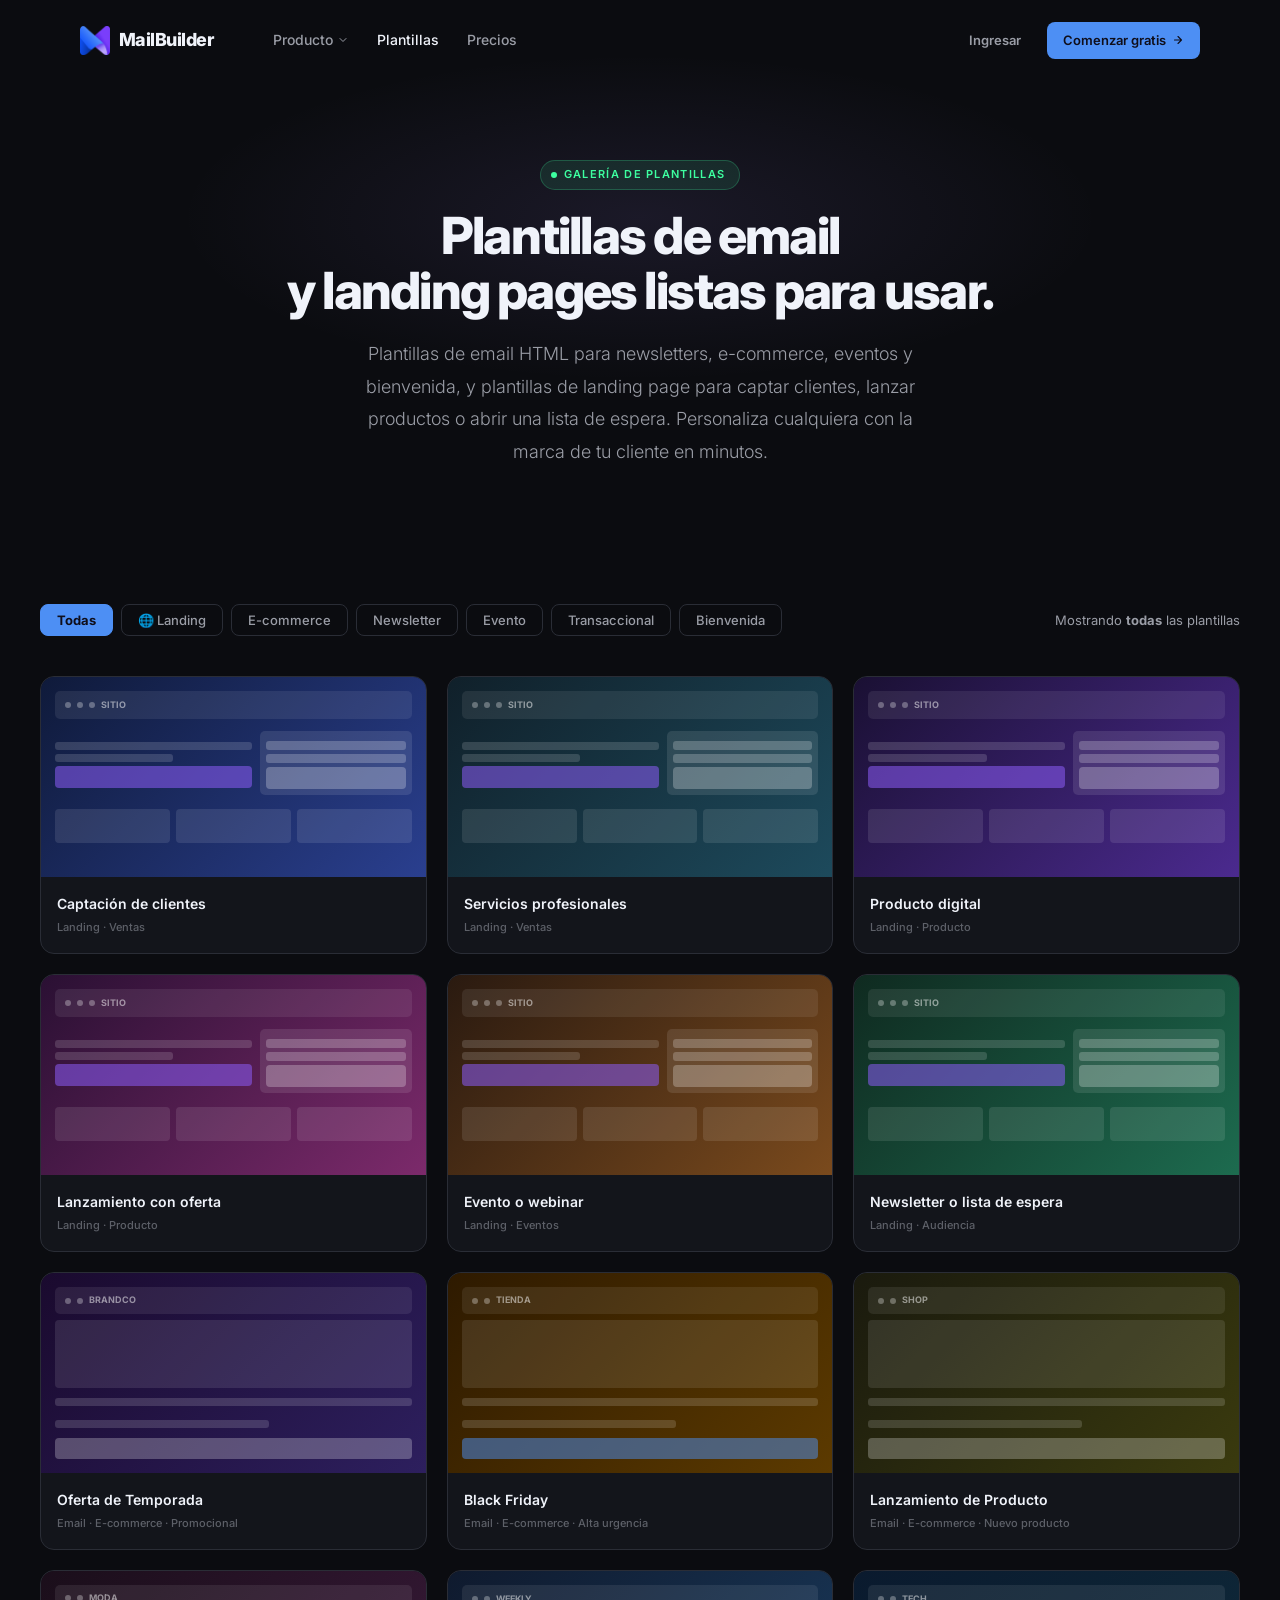
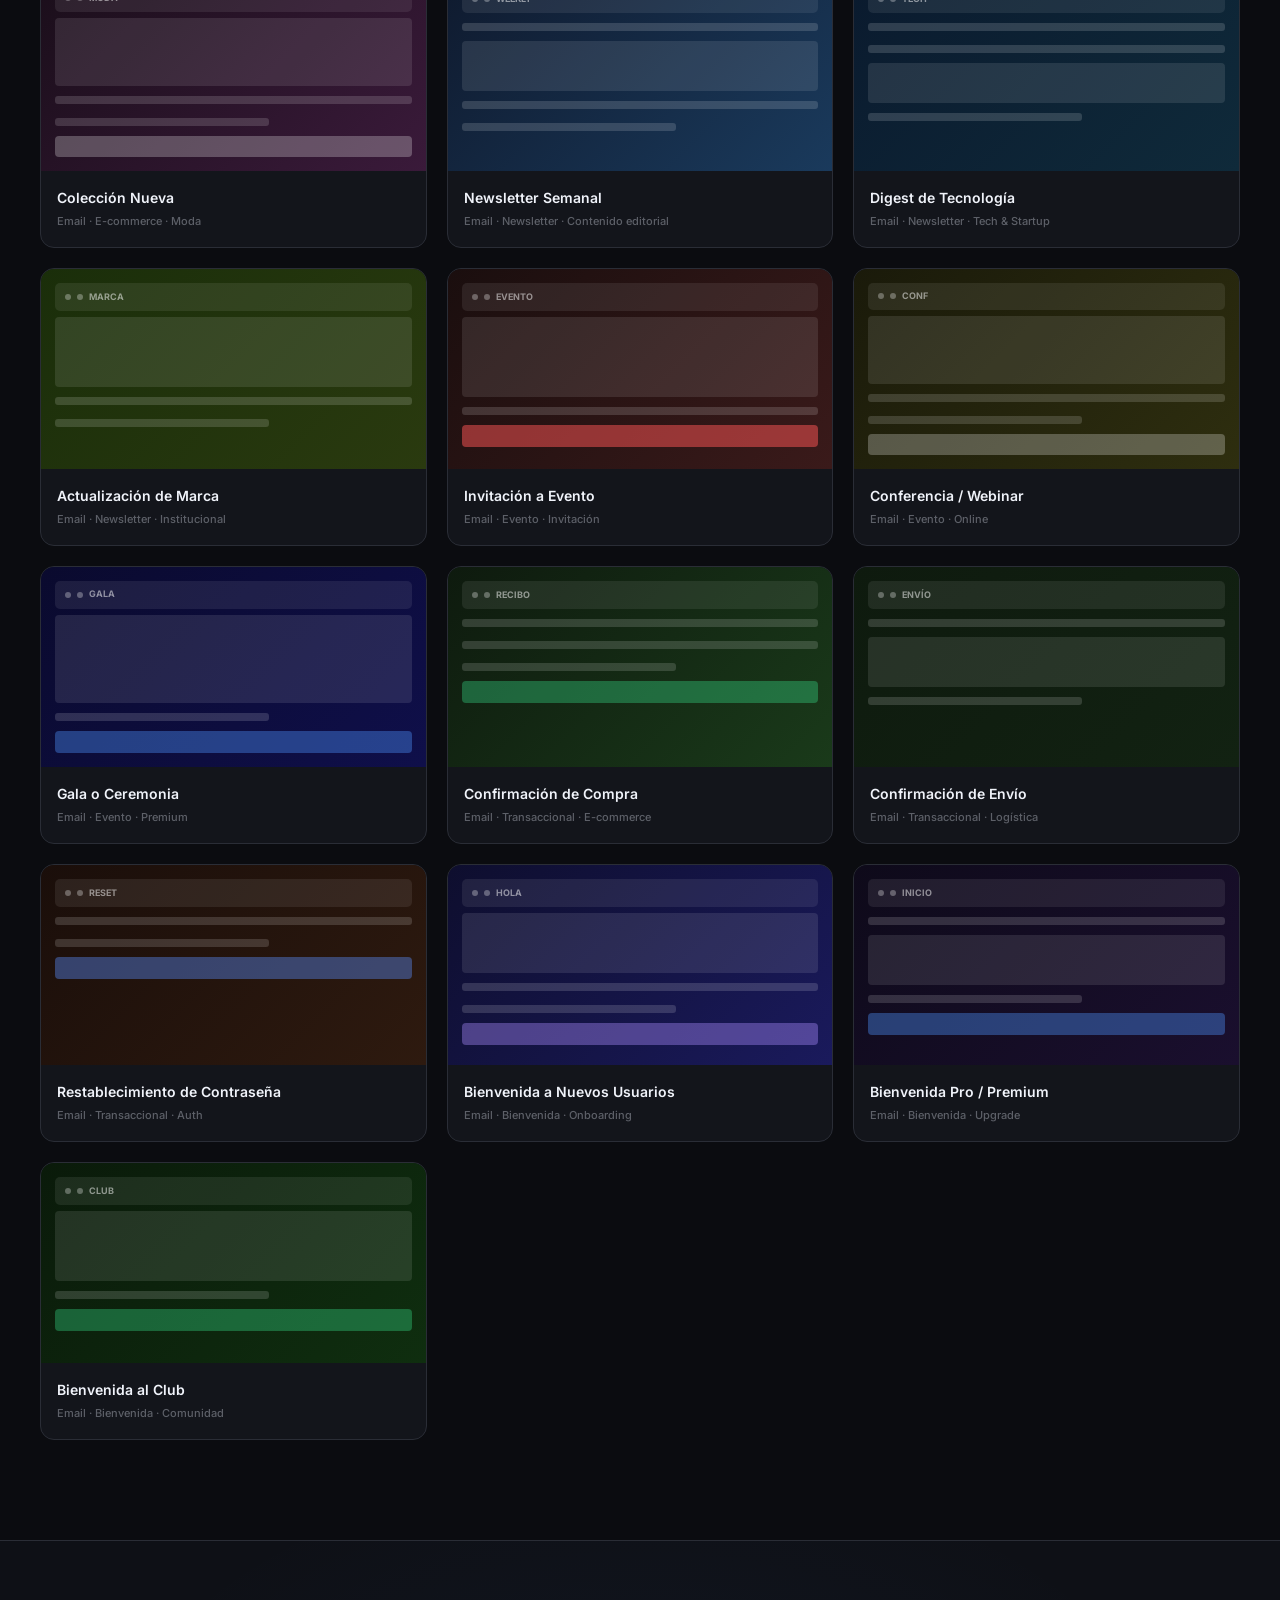
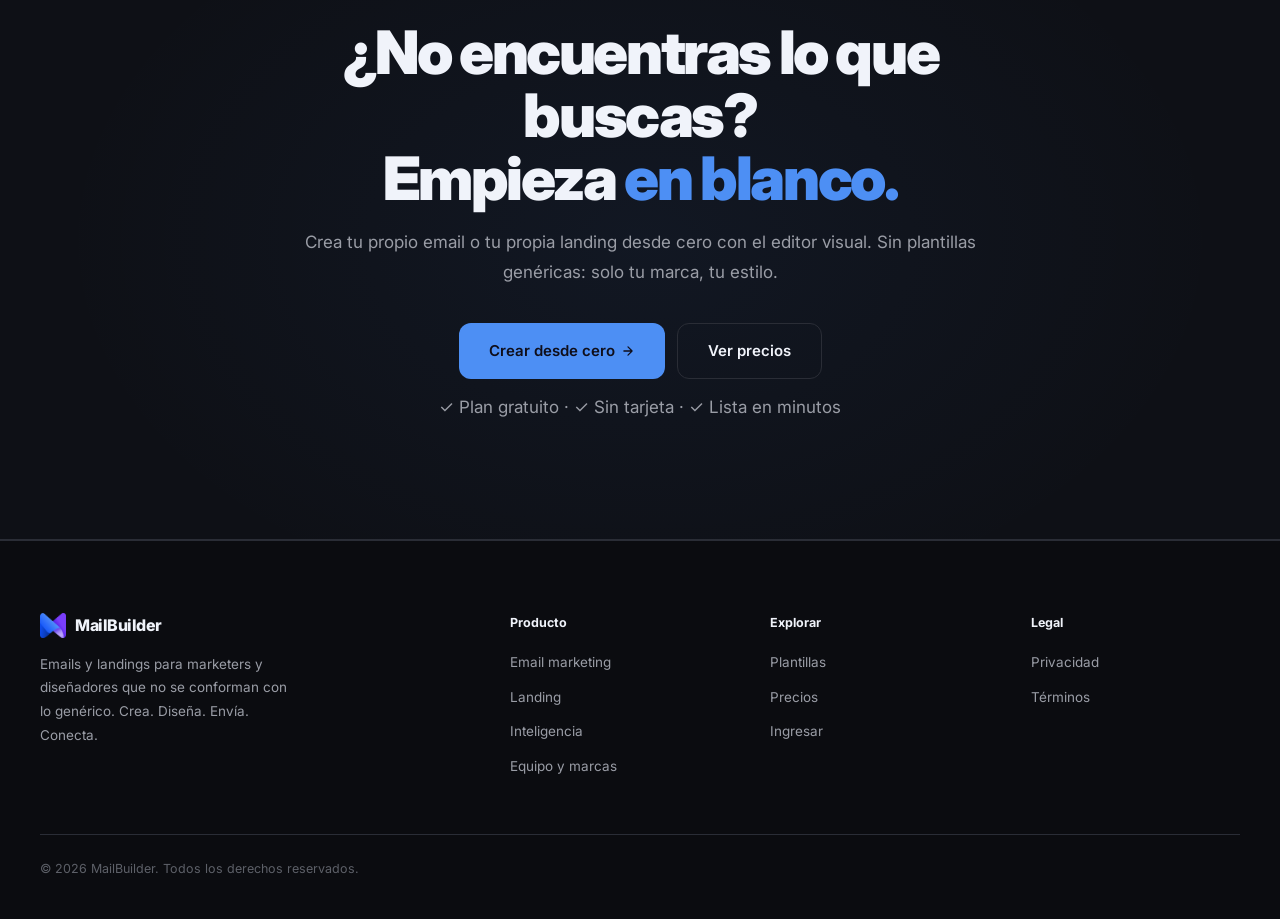
==== commit 88f72f20: "Añadir página de error 404, optimizar los metadatos SEO y mejorar la estructura del sitio - Se ha in" ====
--- a/plantillas.html
+++ b/plantillas.html
@@ -3,13 +3,83 @@
 <head>
 <meta charset="utf-8">
 <meta name="viewport" content="width=device-width, initial-scale=1">
-<title>Plantillas — MailBuilder</title>
-<meta name="description" content="Plantillas profesionales de email y de landing listas para personalizar: e-commerce, newsletters, eventos, captación de clientes, lanzamientos y más.">
+<title>Plantillas de email y landing pages gratis | MailBuilder</title>
+<meta name="description" content="Plantillas de email HTML responsive y plantillas de landing page listas para personalizar: newsletter, e-commerce, eventos, captación de clientes y más.">
 <link rel="preconnect" href="https://fonts.googleapis.com">
 <link rel="preconnect" href="https://fonts.gstatic.com" crossorigin>
 <link href="https://fonts.googleapis.com/css2?family=Inter:wght@300;400;500;600;700;800;900&display=swap" rel="stylesheet">
 <link rel="icon" type="image/png" href="/img/favicon.png">
 <meta name="theme-color" content="#0b0c10">
+<!-- SEO -->
+<link rel="canonical" href="https://web.mailbuilder.site/plantillas">
+<meta name="robots" content="index, follow, max-image-preview:large">
+<meta property="og:type" content="website">
+<meta property="og:site_name" content="MailBuilder">
+<meta property="og:locale" content="es_LA">
+<meta property="og:url" content="https://web.mailbuilder.site/plantillas">
+<meta property="og:title" content="Plantillas de email y landing pages gratis | MailBuilder">
+<meta property="og:description" content="Plantillas de email HTML responsive y plantillas de landing page listas para personalizar: newsletter, e-commerce, eventos, captación de clientes y más.">
+<meta property="og:image" content="https://web.mailbuilder.site/img/og-mailbuilder.jpg">
+<meta property="og:image:width" content="1200">
+<meta property="og:image:height" content="630">
+<meta property="og:image:alt" content="MailBuilder">
+<meta name="twitter:card" content="summary_large_image">
+<meta name="twitter:title" content="Plantillas de email y landing pages gratis | MailBuilder">
+<meta name="twitter:description" content="Plantillas de email HTML responsive y plantillas de landing page listas para personalizar: newsletter, e-commerce, eventos, captación de clientes y más.">
+<meta name="twitter:image" content="https://web.mailbuilder.site/img/og-mailbuilder.jpg">
+<link rel="apple-touch-icon" href="/img/isotipo.png">
+<script type="application/ld+json">
+{
+ "@context": "https://schema.org",
+ "@graph": [
+  {
+   "@type": "Organization",
+   "@id": "https://web.mailbuilder.site/#org",
+   "name": "MailBuilder",
+   "url": "https://web.mailbuilder.site/",
+   "logo": {
+    "@type": "ImageObject",
+    "url": "https://web.mailbuilder.site/img/isotipo.png",
+    "width": 128,
+    "height": 123
+   },
+   "slogan": "Crea. Diseña. Envía. Conecta."
+  },
+  {
+   "@type": "WebSite",
+   "@id": "https://web.mailbuilder.site/#website",
+   "url": "https://web.mailbuilder.site/",
+   "name": "MailBuilder",
+   "alternateName": [
+    "Mail Builder",
+    "MailBuilder constructor de emails"
+   ],
+   "inLanguage": "es",
+   "publisher": {
+    "@id": "https://web.mailbuilder.site/#org"
+   }
+  },
+  {
+   "@type": "BreadcrumbList",
+   "itemListElement": [
+    {
+     "@type": "ListItem",
+     "position": 1,
+     "name": "Inicio",
+     "item": "https://web.mailbuilder.site/"
+    },
+    {
+     "@type": "ListItem",
+     "position": 2,
+     "name": "Plantillas",
+     "item": "https://web.mailbuilder.site/plantillas"
+    }
+   ]
+  }
+ ]
+}
+</script>
+<!-- /SEO -->
 <link rel="stylesheet" href="style.css">
 <style>
 .tmpl-section{padding:60px var(--pad) 100px}
@@ -46,7 +116,7 @@
 <!-- NAV -->
 <nav id="nav">
   <div class="nav-inner">
-    <a href="/" class="nav-logo"><img src="/img/isotipo.png" alt="" class="nav-logo-mark" width="30" height="29">MailBuilder</a>
+    <a href="/" class="nav-logo"><img src="/img/isotipo.png" alt="MailBuilder" class="nav-logo-mark" width="30" height="29">MailBuilder</a>
     <div class="nav-links">
       <div class="nav-dd">
         <a href="/producto" class="nav-link" data-path="/producto">Producto <svg viewBox="0 0 24 24" fill="none"><path d="M6 9l6 6 6-6" stroke="currentColor" stroke-width="2" stroke-linecap="round" stroke-linejoin="round"/></svg></a>
@@ -84,8 +154,8 @@
 <div class="page-hero" style="padding-bottom:40px">
   <div class="page-hero-inner">
     <div class="chip gr">Galería de plantillas</div>
-    <h1 class="heading">Empieza desde una plantilla<br>de email o de landing.</h1>
-    <p class="lead">Plantillas profesionales para cada objetivo, en las dos mesas de trabajo. Personaliza cualquiera con la marca de tu cliente en minutos.</p>
+    <h1 class="heading">Plantillas de email<br>y landing pages listas para usar.</h1>
+    <p class="lead">Plantillas de email HTML para newsletters, e-commerce, eventos y bienvenida, y plantillas de landing page para captar clientes, lanzar productos o abrir una lista de espera. Personaliza cualquiera con la marca de tu cliente en minutos.</p>
   </div>
 </div>
 
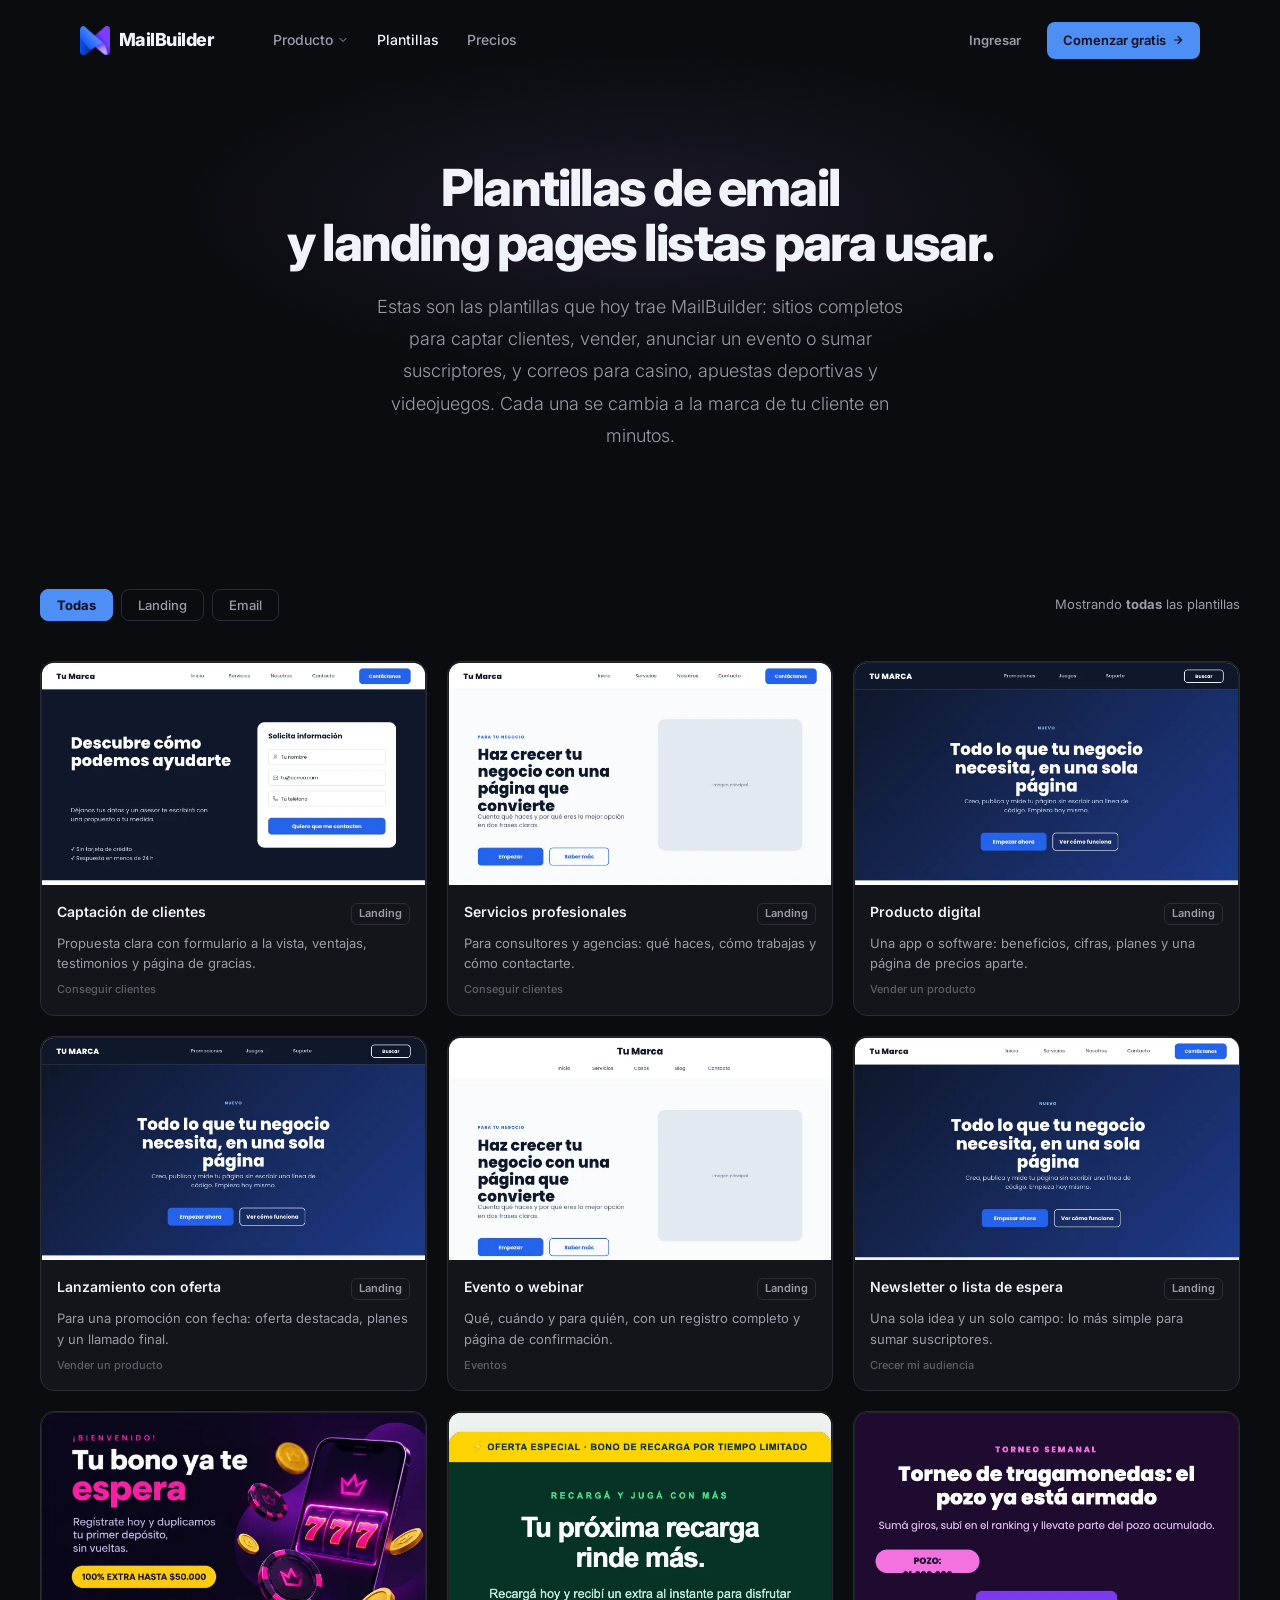
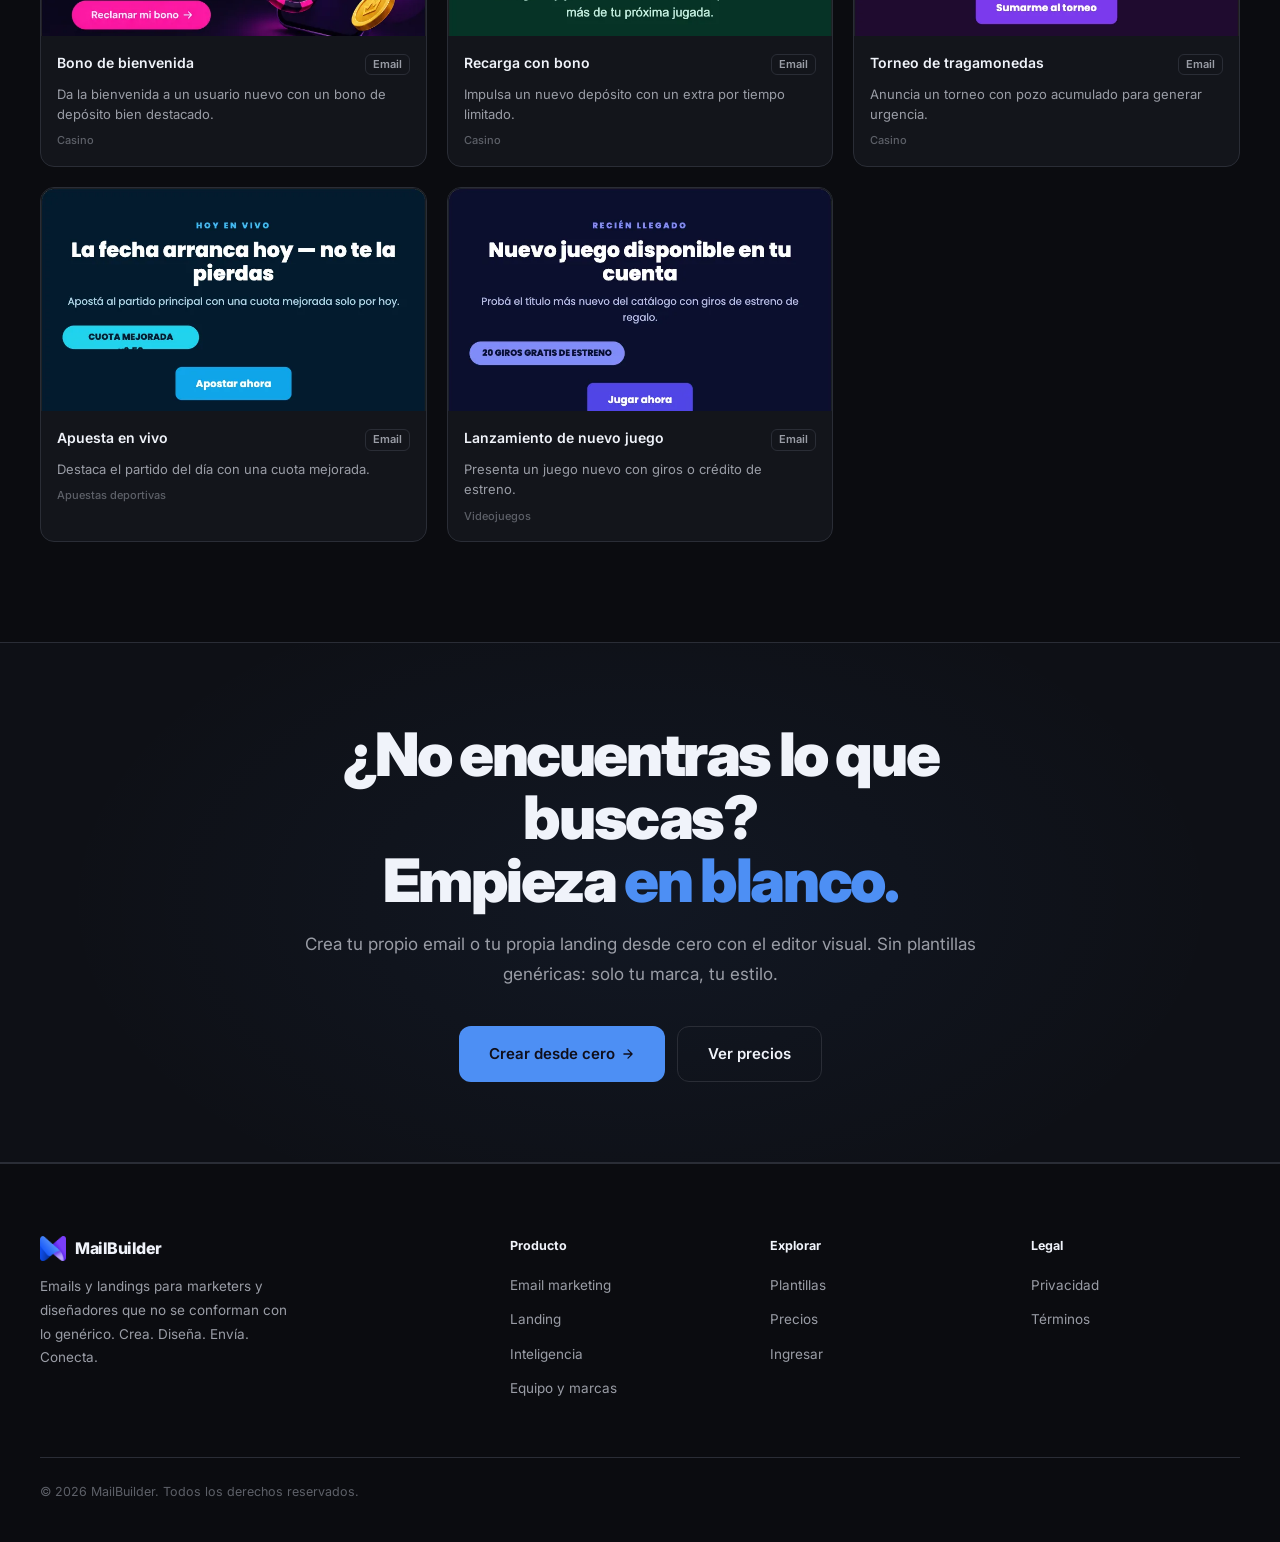
==== commit 8899c0b7: "Actualizar fuentes y mejorar la navegación en varias páginas del sitio web - Se ha cambiado la fuent" ====
--- a/plantillas.html
+++ b/plantillas.html
@@ -7,7 +7,7 @@
 <meta name="description" content="Plantillas de email HTML responsive y plantillas de landing page listas para personalizar: newsletter, e-commerce, eventos, captación de clientes y más.">
 <link rel="preconnect" href="https://fonts.googleapis.com">
 <link rel="preconnect" href="https://fonts.gstatic.com" crossorigin>
-<link href="https://fonts.googleapis.com/css2?family=Inter:wght@300;400;500;600;700;800;900&display=swap" rel="stylesheet">
+<link href="https://fonts.googleapis.com/css2?family=Inter:wght@300;400;500;600;700;800;900&family=Caveat:wght@500;600&display=swap" rel="stylesheet">
 <link rel="icon" type="image/png" href="/img/favicon.png">
 <meta name="theme-color" content="#0b0c10">
 <!-- SEO -->
@@ -89,26 +89,13 @@
 .tmpl-grid{display:grid;grid-template-columns:repeat(3,1fr);gap:20px}
 @media(max-width:900px){.tmpl-grid{grid-template-columns:repeat(2,1fr)}}
 @media(max-width:500px){.tmpl-grid{grid-template-columns:1fr}}
-/* Preview colors per template */
-.tp-ecom{background:linear-gradient(135deg,#1a0a2e,#2d1f5e)}
-.tp-news{background:linear-gradient(135deg,#0f1a2e,#1a3a5c)}
-.tp-evento{background:linear-gradient(135deg,#1a0e0e,#3a1a1a)}
-.tp-trans{background:linear-gradient(135deg,#0e1a0e,#1a3a1a)}
-.tp-promo{background:linear-gradient(135deg,#2e1a00,#5c3a00)}
-.tp-bienvenida{background:linear-gradient(135deg,#0e0e2e,#1a1a5c)}
-.tmpl-inner-preview{padding:14px;display:flex;flex-direction:column;gap:6px;height:100%}
-.tp-hdr{background:rgba(255,255,255,.08);border-radius:5px;height:28px;display:flex;align-items:center;padding:0 10px;gap:6px}
-.tp-dot{width:6px;height:6px;border-radius:50%;background:rgba(255,255,255,.3)}
-.tp-name{font-size:9px;font-weight:700;color:rgba(255,255,255,.5)}
-.tp-img{border-radius:4px;height:70px;background:rgba(255,255,255,.1)}
-.tp-txt{height:8px;border-radius:3px;background:rgba(255,255,255,.15);margin:4px 0}
-.tp-txt.short{width:60%}
-.tp-btn{height:22px;border-radius:4px;background:rgba(255,255,255,.25)}
-.tp-site-hero{display:grid;grid-template-columns:1.3fr 1fr;gap:8px;align-items:center;margin-top:6px}
-.tp-site-form{background:rgba(255,255,255,.1);border-radius:5px;padding:6px}
-.tp-site-form .tp-txt{height:9px;background:rgba(255,255,255,.22)}
-.tp-site-cols{display:grid;grid-template-columns:repeat(3,1fr);gap:6px;margin-top:8px}
-.tp-site-cols div{height:34px;border-radius:4px;background:rgba(255,255,255,.1)}
+.tmpl-card{display:block;color:inherit}
+.tmpl-preview{height:auto;aspect-ratio:362/210;background:var(--s1)}
+.tmpl-preview img{width:100%;height:100%;object-fit:cover;object-position:top;display:block;transition:transform .5s ease}
+.tmpl-card:hover .tmpl-preview img{transform:scale(1.03)}
+.tmpl-row{display:flex;align-items:center;justify-content:space-between;gap:10px;margin-bottom:6px}
+.tmpl-kind{font-size:11px;font-weight:600;color:var(--tx2);border:1px solid var(--bd);border-radius:6px;padding:1px 7px}
+.tmpl-desc{font-size:13px;color:var(--tx2);line-height:1.55;margin-bottom:8px}
 </style>
 </head>
 <body>
@@ -121,12 +108,12 @@
       <div class="nav-dd">
         <a href="/producto" class="nav-link" data-path="/producto">Producto <svg viewBox="0 0 24 24" fill="none"><path d="M6 9l6 6 6-6" stroke="currentColor" stroke-width="2" stroke-linecap="round" stroke-linejoin="round"/></svg></a>
         <div class="nav-dd-menu">
-          <div class="dd-group">Dos mesas de trabajo</div>
-          <a href="/producto#email" class="dd-item"><div class="dd-item-ico" style="background:rgba(77,143,244,.12)">✉️</div><div><div class="dd-item-t">Email marketing</div><div class="dd-item-d">Campañas que se ven bien en cualquier bandeja</div></div></a>
-          <a href="/producto#landing" class="dd-item"><div class="dd-item-ico" style="background:rgba(139,92,246,.12)">🌐</div><div><div class="dd-item-t">Landing <span class="dd-new">Nuevo</span></div><div class="dd-item-d">Páginas web con formularios, sin código</div></div></a>
-          <div class="dd-group">En ambas</div>
-          <a href="/producto#ia" class="dd-item"><div class="dd-item-ico" style="background:rgba(61,255,160,.1)">✦</div><div><div class="dd-item-t">Inteligencia</div><div class="dd-item-d">Revisa el texto y si está listo para publicar</div></div></a>
-          <a href="/producto#colaboracion" class="dd-item"><div class="dd-item-ico" style="background:rgba(255,95,143,.1)">👥</div><div><div class="dd-item-t">Equipo y marcas</div><div class="dd-item-d">Proyectos por marca y cursores en vivo</div></div></a>
+          <div class="dd-group">Lo que diseñas</div>
+          <a href="/producto#email" class="dd-item"><div class="dd-item-ico ico-az"><svg viewBox="0 0 24 24" fill="none" stroke="currentColor" stroke-width="1.8" stroke-linecap="round" stroke-linejoin="round"><rect x="3" y="5" width="18" height="14" rx="2"/><path d="m3.5 7 8.5 6 8.5-6"/></svg></div><div><div class="dd-item-t">Email marketing</div><div class="dd-item-d">Campañas que se ven bien en cualquier bandeja</div></div></a>
+          <a href="/producto#landing" class="dd-item"><div class="dd-item-ico ico-vi"><svg viewBox="0 0 24 24" fill="none" stroke="currentColor" stroke-width="1.8" stroke-linecap="round" stroke-linejoin="round"><circle cx="12" cy="12" r="9"/><path d="M3 12h18M12 3c2.5 2.6 3.8 5.6 3.8 9s-1.3 6.4-3.8 9M12 3C9.5 5.6 8.2 8.6 8.2 12s1.3 6.4 3.8 9"/></svg></div><div><div class="dd-item-t">Landing <span class="dd-new">Nuevo</span></div><div class="dd-item-d">Páginas web con formularios, sin código</div></div></a>
+          <div class="dd-group">Para las dos</div>
+          <a href="/producto#ia" class="dd-item"><div class="dd-item-ico ico-gr"><svg viewBox="0 0 24 24" fill="none" stroke="currentColor" stroke-width="1.8" stroke-linecap="round" stroke-linejoin="round"><path d="M12 3.5l1.9 5 5 1.9-5 1.9-1.9 5-1.9-5-5-1.9 5-1.9z"/><path d="M19 15.5l.8 2 2 .8-2 .8-.8 2-.8-2-2-.8 2-.8z"/></svg></div><div><div class="dd-item-t">Inteligencia</div><div class="dd-item-d">Revisa el texto y si está listo para publicar</div></div></a>
+          <a href="/producto#colaboracion" class="dd-item"><div class="dd-item-ico ico-ro"><svg viewBox="0 0 24 24" fill="none" stroke="currentColor" stroke-width="1.8" stroke-linecap="round" stroke-linejoin="round"><circle cx="9" cy="8" r="3.5"/><path d="M2.5 20c.4-3.4 3.2-6 6.5-6s6.1 2.6 6.5 6"/><path d="M15.5 4.6a3.5 3.5 0 0 1 0 6.8M21.5 20c-.3-2.6-1.9-4.8-4.2-5.7"/></svg></div><div><div class="dd-item-t">Equipo y marcas</div><div class="dd-item-d">Proyectos por marca y cursores en vivo</div></div></a>
         </div>
       </div>
       <a href="/plantillas" class="nav-link active" data-path="/plantillas">Plantillas</a>
@@ -153,9 +140,8 @@
 <!-- PAGE HERO -->
 <div class="page-hero" style="padding-bottom:40px">
   <div class="page-hero-inner">
-    <div class="chip gr">Galería de plantillas</div>
     <h1 class="heading">Plantillas de email<br>y landing pages listas para usar.</h1>
-    <p class="lead">Plantillas de email HTML para newsletters, e-commerce, eventos y bienvenida, y plantillas de landing page para captar clientes, lanzar productos o abrir una lista de espera. Personaliza cualquiera con la marca de tu cliente en minutos.</p>
+    <p class="lead">Estas son las plantillas que hoy trae MailBuilder: sitios completos para captar clientes, vender, anunciar un evento o sumar suscriptores, y correos para casino, apuestas deportivas y videojuegos. Cada una se cambia a la marca de tu cliente en minutos.</p>
   </div>
 </div>
 
@@ -165,139 +151,56 @@
     <div class="tmpl-controls">
       <div class="filter-tabs" id="filter">
         <button class="filter-tab active" data-cat="all">Todas</button>
-        <button class="filter-tab" data-cat="landing">🌐 Landing</button>
-        <button class="filter-tab" data-cat="ecommerce">E-commerce</button>
-        <button class="filter-tab" data-cat="newsletter">Newsletter</button>
-        <button class="filter-tab" data-cat="evento">Evento</button>
-        <button class="filter-tab" data-cat="transaccional">Transaccional</button>
-        <button class="filter-tab" data-cat="bienvenida">Bienvenida</button>
+        <button class="filter-tab" data-cat="landing">Landing</button>
+        <button class="filter-tab" data-cat="email">Email</button>
       </div>
       <div class="tmpl-count">Mostrando <strong id="tmpl-n">todas</strong> las plantillas</div>
     </div>
     <div class="tmpl-grid" id="tmpl-grid">
-
-      <!-- LANDING -->
-      <div class="tmpl-card rv" data-cat="landing">
-        <div class="tmpl-preview" style="background:linear-gradient(135deg,#0f1a3a,#2a3f8f)"><div class="tmpl-inner-preview tp-site"><div class="tp-hdr"><div class="tp-dot"></div><div class="tp-dot"></div><div class="tp-dot"></div><div class="tp-name">SITIO</div></div><div class="tp-site-hero"><div><div class="tp-txt"></div><div class="tp-txt short"></div><div class="tp-btn" style="background:rgba(139,92,246,.55)"></div></div><div class="tp-site-form"><div class="tp-txt"></div><div class="tp-txt"></div><div class="tp-btn"></div></div></div><div class="tp-site-cols"><div></div><div></div><div></div></div></div></div>
-        <div class="tmpl-overlay"><a href="https://mailbuilder.site/landing/templates" data-cta="/landing/templates" class="btn btn-primary btn-sm">Usar plantilla</a></div>
-        <div class="tmpl-info"><div class="tmpl-name">Captación de clientes</div><div class="tmpl-tag">Landing · Ventas</div></div>
-      </div>
-      <div class="tmpl-card rv d1" data-cat="landing">
-        <div class="tmpl-preview" style="background:linear-gradient(135deg,#10202a,#1d4a5c)"><div class="tmpl-inner-preview tp-site"><div class="tp-hdr"><div class="tp-dot"></div><div class="tp-dot"></div><div class="tp-dot"></div><div class="tp-name">SITIO</div></div><div class="tp-site-hero"><div><div class="tp-txt"></div><div class="tp-txt short"></div><div class="tp-btn" style="background:rgba(139,92,246,.55)"></div></div><div class="tp-site-form"><div class="tp-txt"></div><div class="tp-txt"></div><div class="tp-btn"></div></div></div><div class="tp-site-cols"><div></div><div></div><div></div></div></div></div>
-        <div class="tmpl-overlay"><a href="https://mailbuilder.site/landing/templates" data-cta="/landing/templates" class="btn btn-primary btn-sm">Usar plantilla</a></div>
-        <div class="tmpl-info"><div class="tmpl-name">Servicios profesionales</div><div class="tmpl-tag">Landing · Ventas</div></div>
-      </div>
-      <div class="tmpl-card rv d2" data-cat="landing">
-        <div class="tmpl-preview" style="background:linear-gradient(135deg,#1a1033,#4b2a8f)"><div class="tmpl-inner-preview tp-site"><div class="tp-hdr"><div class="tp-dot"></div><div class="tp-dot"></div><div class="tp-dot"></div><div class="tp-name">SITIO</div></div><div class="tp-site-hero"><div><div class="tp-txt"></div><div class="tp-txt short"></div><div class="tp-btn" style="background:rgba(139,92,246,.55)"></div></div><div class="tp-site-form"><div class="tp-txt"></div><div class="tp-txt"></div><div class="tp-btn"></div></div></div><div class="tp-site-cols"><div></div><div></div><div></div></div></div></div>
-        <div class="tmpl-overlay"><a href="https://mailbuilder.site/landing/templates" data-cta="/landing/templates" class="btn btn-primary btn-sm">Usar plantilla</a></div>
-        <div class="tmpl-info"><div class="tmpl-name">Producto digital</div><div class="tmpl-tag">Landing · Producto</div></div>
-      </div>
-      <div class="tmpl-card rv" data-cat="landing">
-        <div class="tmpl-preview" style="background:linear-gradient(135deg,#2a1033,#7c2a6b)"><div class="tmpl-inner-preview tp-site"><div class="tp-hdr"><div class="tp-dot"></div><div class="tp-dot"></div><div class="tp-dot"></div><div class="tp-name">SITIO</div></div><div class="tp-site-hero"><div><div class="tp-txt"></div><div class="tp-txt short"></div><div class="tp-btn" style="background:rgba(139,92,246,.55)"></div></div><div class="tp-site-form"><div class="tp-txt"></div><div class="tp-txt"></div><div class="tp-btn"></div></div></div><div class="tp-site-cols"><div></div><div></div><div></div></div></div></div>
-        <div class="tmpl-overlay"><a href="https://mailbuilder.site/landing/templates" data-cta="/landing/templates" class="btn btn-primary btn-sm">Usar plantilla</a></div>
-        <div class="tmpl-info"><div class="tmpl-name">Lanzamiento con oferta</div><div class="tmpl-tag">Landing · Producto</div></div>
-      </div>
-      <div class="tmpl-card rv d1" data-cat="landing">
-        <div class="tmpl-preview" style="background:linear-gradient(135deg,#2a1a10,#7a4a1d)"><div class="tmpl-inner-preview tp-site"><div class="tp-hdr"><div class="tp-dot"></div><div class="tp-dot"></div><div class="tp-dot"></div><div class="tp-name">SITIO</div></div><div class="tp-site-hero"><div><div class="tp-txt"></div><div class="tp-txt short"></div><div class="tp-btn" style="background:rgba(139,92,246,.55)"></div></div><div class="tp-site-form"><div class="tp-txt"></div><div class="tp-txt"></div><div class="tp-btn"></div></div></div><div class="tp-site-cols"><div></div><div></div><div></div></div></div></div>
-        <div class="tmpl-overlay"><a href="https://mailbuilder.site/landing/templates" data-cta="/landing/templates" class="btn btn-primary btn-sm">Usar plantilla</a></div>
-        <div class="tmpl-info"><div class="tmpl-name">Evento o webinar</div><div class="tmpl-tag">Landing · Eventos</div></div>
-      </div>
-      <div class="tmpl-card rv d2" data-cat="landing">
-        <div class="tmpl-preview" style="background:linear-gradient(135deg,#0f2a20,#1d6b4f)"><div class="tmpl-inner-preview tp-site"><div class="tp-hdr"><div class="tp-dot"></div><div class="tp-dot"></div><div class="tp-dot"></div><div class="tp-name">SITIO</div></div><div class="tp-site-hero"><div><div class="tp-txt"></div><div class="tp-txt short"></div><div class="tp-btn" style="background:rgba(139,92,246,.55)"></div></div><div class="tp-site-form"><div class="tp-txt"></div><div class="tp-txt"></div><div class="tp-btn"></div></div></div><div class="tp-site-cols"><div></div><div></div><div></div></div></div></div>
-        <div class="tmpl-overlay"><a href="https://mailbuilder.site/landing/templates" data-cta="/landing/templates" class="btn btn-primary btn-sm">Usar plantilla</a></div>
-        <div class="tmpl-info"><div class="tmpl-name">Newsletter o lista de espera</div><div class="tmpl-tag">Landing · Audiencia</div></div>
-      </div>
-
-      <!-- E-COMMERCE -->
-      <div class="tmpl-card rv" data-cat="ecommerce">
-        <div class="tmpl-preview tp-ecom"><div class="tmpl-inner-preview"><div class="tp-hdr"><div class="tp-dot"></div><div class="tp-dot"></div><div class="tp-name">BRANDCO</div></div><div class="tp-img"></div><div class="tp-txt"></div><div class="tp-txt short"></div><div class="tp-btn"></div></div></div>
-        <div class="tmpl-overlay"><a href="https://mailbuilder.site/template-gallery" data-cta="/template-gallery" class="btn btn-primary btn-sm">Usar plantilla</a></div>
-        <div class="tmpl-info"><div class="tmpl-name">Oferta de Temporada</div><div class="tmpl-tag">Email · E-commerce · Promocional</div></div>
-      </div>
-      <div class="tmpl-card rv d1" data-cat="ecommerce">
-        <div class="tmpl-preview tp-promo"><div class="tmpl-inner-preview"><div class="tp-hdr"><div class="tp-dot"></div><div class="tp-dot"></div><div class="tp-name">TIENDA</div></div><div class="tp-img"></div><div class="tp-txt"></div><div class="tp-txt short"></div><div class="tp-btn" style="background:rgba(77,143,244,.5)"></div></div></div>
-        <div class="tmpl-overlay"><a href="https://mailbuilder.site/template-gallery" data-cta="/template-gallery" class="btn btn-primary btn-sm">Usar plantilla</a></div>
-        <div class="tmpl-info"><div class="tmpl-name">Black Friday</div><div class="tmpl-tag">Email · E-commerce · Alta urgencia</div></div>
-      </div>
-      <div class="tmpl-card rv d2" data-cat="ecommerce">
-        <div class="tmpl-preview" style="background:linear-gradient(135deg,#1a1a0e,#3a3a0e)"><div class="tmpl-inner-preview"><div class="tp-hdr"><div class="tp-dot"></div><div class="tp-dot"></div><div class="tp-name">SHOP</div></div><div class="tp-img"></div><div class="tp-txt"></div><div class="tp-txt short"></div><div class="tp-btn"></div></div></div>
-        <div class="tmpl-overlay"><a href="https://mailbuilder.site/template-gallery" data-cta="/template-gallery" class="btn btn-primary btn-sm">Usar plantilla</a></div>
-        <div class="tmpl-info"><div class="tmpl-name">Lanzamiento de Producto</div><div class="tmpl-tag">Email · E-commerce · Nuevo producto</div></div>
-      </div>
-      <div class="tmpl-card rv" data-cat="ecommerce">
-        <div class="tmpl-preview" style="background:linear-gradient(135deg,#1a0e1a,#3a1a3a)"><div class="tmpl-inner-preview"><div class="tp-hdr"><div class="tp-dot"></div><div class="tp-dot"></div><div class="tp-name">MODA</div></div><div class="tp-img"></div><div class="tp-txt"></div><div class="tp-txt short"></div><div class="tp-btn"></div></div></div>
-        <div class="tmpl-overlay"><a href="https://mailbuilder.site/template-gallery" data-cta="/template-gallery" class="btn btn-primary btn-sm">Usar plantilla</a></div>
-        <div class="tmpl-info"><div class="tmpl-name">Colección Nueva</div><div class="tmpl-tag">Email · E-commerce · Moda</div></div>
-      </div>
-
-      <!-- NEWSLETTER -->
-      <div class="tmpl-card rv d1" data-cat="newsletter">
-        <div class="tmpl-preview tp-news"><div class="tmpl-inner-preview"><div class="tp-hdr"><div class="tp-dot"></div><div class="tp-dot"></div><div class="tp-name">WEEKLY</div></div><div class="tp-txt"></div><div class="tp-img" style="height:50px"></div><div class="tp-txt"></div><div class="tp-txt short"></div></div></div>
-        <div class="tmpl-overlay"><a href="https://mailbuilder.site/template-gallery" data-cta="/template-gallery" class="btn btn-primary btn-sm">Usar plantilla</a></div>
-        <div class="tmpl-info"><div class="tmpl-name">Newsletter Semanal</div><div class="tmpl-tag">Email · Newsletter · Contenido editorial</div></div>
-      </div>
-      <div class="tmpl-card rv d2" data-cat="newsletter">
-        <div class="tmpl-preview" style="background:linear-gradient(135deg,#0a1a2e,#0f2a3a)"><div class="tmpl-inner-preview"><div class="tp-hdr"><div class="tp-dot"></div><div class="tp-dot"></div><div class="tp-name">TECH</div></div><div class="tp-txt"></div><div class="tp-txt"></div><div class="tp-img" style="height:40px"></div><div class="tp-txt short"></div></div></div>
-        <div class="tmpl-overlay"><a href="https://mailbuilder.site/template-gallery" data-cta="/template-gallery" class="btn btn-primary btn-sm">Usar plantilla</a></div>
-        <div class="tmpl-info"><div class="tmpl-name">Digest de Tecnología</div><div class="tmpl-tag">Email · Newsletter · Tech & Startup</div></div>
-      </div>
-      <div class="tmpl-card rv" data-cat="newsletter">
-        <div class="tmpl-preview" style="background:linear-gradient(135deg,#1a2e0a,#2a3a0f)"><div class="tmpl-inner-preview"><div class="tp-hdr"><div class="tp-dot"></div><div class="tp-dot"></div><div class="tp-name">MARCA</div></div><div class="tp-img"></div><div class="tp-txt"></div><div class="tp-txt short"></div></div></div>
-        <div class="tmpl-overlay"><a href="https://mailbuilder.site/template-gallery" data-cta="/template-gallery" class="btn btn-primary btn-sm">Usar plantilla</a></div>
-        <div class="tmpl-info"><div class="tmpl-name">Actualización de Marca</div><div class="tmpl-tag">Email · Newsletter · Institucional</div></div>
-      </div>
-
-      <!-- EVENTO -->
-      <div class="tmpl-card rv d1" data-cat="evento">
-        <div class="tmpl-preview tp-evento"><div class="tmpl-inner-preview"><div class="tp-hdr"><div class="tp-dot"></div><div class="tp-dot"></div><div class="tp-name">EVENTO</div></div><div class="tp-img" style="height:80px"></div><div class="tp-txt"></div><div class="tp-btn" style="background:rgba(255,87,87,.5)"></div></div></div>
-        <div class="tmpl-overlay"><a href="https://mailbuilder.site/template-gallery" data-cta="/template-gallery" class="btn btn-primary btn-sm">Usar plantilla</a></div>
-        <div class="tmpl-info"><div class="tmpl-name">Invitación a Evento</div><div class="tmpl-tag">Email · Evento · Invitación</div></div>
-      </div>
-      <div class="tmpl-card rv d2" data-cat="evento">
-        <div class="tmpl-preview" style="background:linear-gradient(135deg,#1a1a0a,#2e2e0f)"><div class="tmpl-inner-preview"><div class="tp-hdr"><div class="tp-dot"></div><div class="tp-dot"></div><div class="tp-name">CONF</div></div><div class="tp-img"></div><div class="tp-txt"></div><div class="tp-txt short"></div><div class="tp-btn"></div></div></div>
-        <div class="tmpl-overlay"><a href="https://mailbuilder.site/template-gallery" data-cta="/template-gallery" class="btn btn-primary btn-sm">Usar plantilla</a></div>
-        <div class="tmpl-info"><div class="tmpl-name">Conferencia / Webinar</div><div class="tmpl-tag">Email · Evento · Online</div></div>
-      </div>
-      <div class="tmpl-card rv" data-cat="evento">
-        <div class="tmpl-preview" style="background:linear-gradient(135deg,#0a0a2e,#0f0f4a)"><div class="tmpl-inner-preview"><div class="tp-hdr"><div class="tp-dot"></div><div class="tp-dot"></div><div class="tp-name">GALA</div></div><div class="tp-img" style="height:90px"></div><div class="tp-txt short"></div><div class="tp-btn" style="background:rgba(77,143,244,.4)"></div></div></div>
-        <div class="tmpl-overlay"><a href="https://mailbuilder.site/template-gallery" data-cta="/template-gallery" class="btn btn-primary btn-sm">Usar plantilla</a></div>
-        <div class="tmpl-info"><div class="tmpl-name">Gala o Ceremonia</div><div class="tmpl-tag">Email · Evento · Premium</div></div>
-      </div>
-
-      <!-- TRANSACCIONAL -->
-      <div class="tmpl-card rv d1" data-cat="transaccional">
-        <div class="tmpl-preview tp-trans"><div class="tmpl-inner-preview"><div class="tp-hdr"><div class="tp-dot"></div><div class="tp-dot"></div><div class="tp-name">RECIBO</div></div><div class="tp-txt"></div><div class="tp-txt"></div><div class="tp-txt short"></div><div class="tp-btn" style="background:rgba(61,255,160,.3)"></div></div></div>
-        <div class="tmpl-overlay"><a href="https://mailbuilder.site/template-gallery" data-cta="/template-gallery" class="btn btn-primary btn-sm">Usar plantilla</a></div>
-        <div class="tmpl-info"><div class="tmpl-name">Confirmación de Compra</div><div class="tmpl-tag">Email · Transaccional · E-commerce</div></div>
-      </div>
-      <div class="tmpl-card rv d2" data-cat="transaccional">
-        <div class="tmpl-preview" style="background:linear-gradient(135deg,#0e1a0e,#122212)"><div class="tmpl-inner-preview"><div class="tp-hdr"><div class="tp-dot"></div><div class="tp-dot"></div><div class="tp-name">ENVÍO</div></div><div class="tp-txt"></div><div class="tp-img" style="height:50px"></div><div class="tp-txt short"></div></div></div>
-        <div class="tmpl-overlay"><a href="https://mailbuilder.site/template-gallery" data-cta="/template-gallery" class="btn btn-primary btn-sm">Usar plantilla</a></div>
-        <div class="tmpl-info"><div class="tmpl-name">Confirmación de Envío</div><div class="tmpl-tag">Email · Transaccional · Logística</div></div>
-      </div>
-      <div class="tmpl-card rv" data-cat="transaccional">
-        <div class="tmpl-preview" style="background:linear-gradient(135deg,#1a0e0a,#2e1a0f)"><div class="tmpl-inner-preview"><div class="tp-hdr"><div class="tp-dot"></div><div class="tp-dot"></div><div class="tp-name">RESET</div></div><div class="tp-txt"></div><div class="tp-txt short"></div><div class="tp-btn" style="background:rgba(91,142,255,.4)"></div></div></div>
-        <div class="tmpl-overlay"><a href="https://mailbuilder.site/template-gallery" data-cta="/template-gallery" class="btn btn-primary btn-sm">Usar plantilla</a></div>
-        <div class="tmpl-info"><div class="tmpl-name">Restablecimiento de Contraseña</div><div class="tmpl-tag">Email · Transaccional · Auth</div></div>
-      </div>
-
-      <!-- BIENVENIDA -->
-      <div class="tmpl-card rv d1" data-cat="bienvenida">
-        <div class="tmpl-preview tp-bienvenida"><div class="tmpl-inner-preview"><div class="tp-hdr"><div class="tp-dot"></div><div class="tp-dot"></div><div class="tp-name">HOLA</div></div><div class="tp-img" style="height:60px"></div><div class="tp-txt"></div><div class="tp-txt short"></div><div class="tp-btn" style="background:rgba(167,139,250,.4)"></div></div></div>
-        <div class="tmpl-overlay"><a href="https://mailbuilder.site/template-gallery" data-cta="/template-gallery" class="btn btn-primary btn-sm">Usar plantilla</a></div>
-        <div class="tmpl-info"><div class="tmpl-name">Bienvenida a Nuevos Usuarios</div><div class="tmpl-tag">Email · Bienvenida · Onboarding</div></div>
-      </div>
-      <div class="tmpl-card rv d2" data-cat="bienvenida">
-        <div class="tmpl-preview" style="background:linear-gradient(135deg,#0e0a1a,#1a0f2e)"><div class="tmpl-inner-preview"><div class="tp-hdr"><div class="tp-dot"></div><div class="tp-dot"></div><div class="tp-name">INICIO</div></div><div class="tp-txt"></div><div class="tp-img" style="height:50px"></div><div class="tp-txt short"></div><div class="tp-btn" style="background:rgba(77,143,244,.4)"></div></div></div>
-        <div class="tmpl-overlay"><a href="https://mailbuilder.site/template-gallery" data-cta="/template-gallery" class="btn btn-primary btn-sm">Usar plantilla</a></div>
-        <div class="tmpl-info"><div class="tmpl-name">Bienvenida Pro / Premium</div><div class="tmpl-tag">Email · Bienvenida · Upgrade</div></div>
-      </div>
-      <div class="tmpl-card rv" data-cat="bienvenida">
-        <div class="tmpl-preview" style="background:linear-gradient(135deg,#0a1a0a,#0f2e0f)"><div class="tmpl-inner-preview"><div class="tp-hdr"><div class="tp-dot"></div><div class="tp-dot"></div><div class="tp-name">CLUB</div></div><div class="tp-img" style="height:70px"></div><div class="tp-txt short"></div><div class="tp-btn" style="background:rgba(61,255,160,.3)"></div></div></div>
-        <div class="tmpl-overlay"><a href="https://mailbuilder.site/template-gallery" data-cta="/template-gallery" class="btn btn-primary btn-sm">Usar plantilla</a></div>
-        <div class="tmpl-info"><div class="tmpl-name">Bienvenida al Club</div><div class="tmpl-tag">Email · Bienvenida · Comunidad</div></div>
-      </div>
-
+      <a class="tmpl-card" data-cat="landing" href="https://mailbuilder.site/landing/templates" data-cta="/landing/templates">
+        <div class="tmpl-preview"><img src="/img/app/tpl-landing-1.webp" alt="Plantilla de landing: Captación de clientes" width="362" height="240" loading="lazy"></div>
+        <div class="tmpl-info"><div class="tmpl-row"><span class="tmpl-name">Captación de clientes</span><span class="tmpl-kind">Landing</span></div><div class="tmpl-desc">Propuesta clara con formulario a la vista, ventajas, testimonios y página de gracias.</div><div class="tmpl-tag">Conseguir clientes</div></div>
+      </a>
+      <a class="tmpl-card" data-cat="landing" href="https://mailbuilder.site/landing/templates" data-cta="/landing/templates">
+        <div class="tmpl-preview"><img src="/img/app/tpl-landing-2.webp" alt="Plantilla de landing: Servicios profesionales" width="362" height="240" loading="lazy"></div>
+        <div class="tmpl-info"><div class="tmpl-row"><span class="tmpl-name">Servicios profesionales</span><span class="tmpl-kind">Landing</span></div><div class="tmpl-desc">Para consultores y agencias: qué haces, cómo trabajas y cómo contactarte.</div><div class="tmpl-tag">Conseguir clientes</div></div>
+      </a>
+      <a class="tmpl-card" data-cat="landing" href="https://mailbuilder.site/landing/templates" data-cta="/landing/templates">
+        <div class="tmpl-preview"><img src="/img/app/tpl-landing-3.webp" alt="Plantilla de landing: Producto digital" width="362" height="240" loading="lazy"></div>
+        <div class="tmpl-info"><div class="tmpl-row"><span class="tmpl-name">Producto digital</span><span class="tmpl-kind">Landing</span></div><div class="tmpl-desc">Una app o software: beneficios, cifras, planes y una página de precios aparte.</div><div class="tmpl-tag">Vender un producto</div></div>
+      </a>
+      <a class="tmpl-card" data-cat="landing" href="https://mailbuilder.site/landing/templates" data-cta="/landing/templates">
+        <div class="tmpl-preview"><img src="/img/app/tpl-landing-4.webp" alt="Plantilla de landing: Lanzamiento con oferta" width="362" height="240" loading="lazy"></div>
+        <div class="tmpl-info"><div class="tmpl-row"><span class="tmpl-name">Lanzamiento con oferta</span><span class="tmpl-kind">Landing</span></div><div class="tmpl-desc">Para una promoción con fecha: oferta destacada, planes y un llamado final.</div><div class="tmpl-tag">Vender un producto</div></div>
+      </a>
+      <a class="tmpl-card" data-cat="landing" href="https://mailbuilder.site/landing/templates" data-cta="/landing/templates">
+        <div class="tmpl-preview"><img src="/img/app/tpl-landing-5.webp" alt="Plantilla de landing: Evento o webinar" width="362" height="240" loading="lazy"></div>
+        <div class="tmpl-info"><div class="tmpl-row"><span class="tmpl-name">Evento o webinar</span><span class="tmpl-kind">Landing</span></div><div class="tmpl-desc">Qué, cuándo y para quién, con un registro completo y página de confirmación.</div><div class="tmpl-tag">Eventos</div></div>
+      </a>
+      <a class="tmpl-card" data-cat="landing" href="https://mailbuilder.site/landing/templates" data-cta="/landing/templates">
+        <div class="tmpl-preview"><img src="/img/app/tpl-landing-6.webp" alt="Plantilla de landing: Newsletter o lista de espera" width="362" height="240" loading="lazy"></div>
+        <div class="tmpl-info"><div class="tmpl-row"><span class="tmpl-name">Newsletter o lista de espera</span><span class="tmpl-kind">Landing</span></div><div class="tmpl-desc">Una sola idea y un solo campo: lo más simple para sumar suscriptores.</div><div class="tmpl-tag">Crecer mi audiencia</div></div>
+      </a>
+      <a class="tmpl-card" data-cat="email" href="https://mailbuilder.site/template-gallery" data-cta="/template-gallery">
+        <div class="tmpl-preview"><img src="/img/app/tpl-email-1.webp" alt="Plantilla de email: Bono de bienvenida" width="362" height="240" loading="lazy"></div>
+        <div class="tmpl-info"><div class="tmpl-row"><span class="tmpl-name">Bono de bienvenida</span><span class="tmpl-kind">Email</span></div><div class="tmpl-desc">Da la bienvenida a un usuario nuevo con un bono de depósito bien destacado.</div><div class="tmpl-tag">Casino</div></div>
+      </a>
+      <a class="tmpl-card" data-cat="email" href="https://mailbuilder.site/template-gallery" data-cta="/template-gallery">
+        <div class="tmpl-preview"><img src="/img/app/tpl-email-2.webp" alt="Plantilla de email: Recarga con bono" width="362" height="240" loading="lazy"></div>
+        <div class="tmpl-info"><div class="tmpl-row"><span class="tmpl-name">Recarga con bono</span><span class="tmpl-kind">Email</span></div><div class="tmpl-desc">Impulsa un nuevo depósito con un extra por tiempo limitado.</div><div class="tmpl-tag">Casino</div></div>
+      </a>
+      <a class="tmpl-card" data-cat="email" href="https://mailbuilder.site/template-gallery" data-cta="/template-gallery">
+        <div class="tmpl-preview"><img src="/img/app/tpl-email-3.webp" alt="Plantilla de email: Torneo de tragamonedas" width="362" height="240" loading="lazy"></div>
+        <div class="tmpl-info"><div class="tmpl-row"><span class="tmpl-name">Torneo de tragamonedas</span><span class="tmpl-kind">Email</span></div><div class="tmpl-desc">Anuncia un torneo con pozo acumulado para generar urgencia.</div><div class="tmpl-tag">Casino</div></div>
+      </a>
+      <a class="tmpl-card" data-cat="email" href="https://mailbuilder.site/template-gallery" data-cta="/template-gallery">
+        <div class="tmpl-preview"><img src="/img/app/tpl-email-4.webp" alt="Plantilla de email: Apuesta en vivo" width="362" height="240" loading="lazy"></div>
+        <div class="tmpl-info"><div class="tmpl-row"><span class="tmpl-name">Apuesta en vivo</span><span class="tmpl-kind">Email</span></div><div class="tmpl-desc">Destaca el partido del día con una cuota mejorada.</div><div class="tmpl-tag">Apuestas deportivas</div></div>
+      </a>
+      <a class="tmpl-card" data-cat="email" href="https://mailbuilder.site/template-gallery" data-cta="/template-gallery">
+        <div class="tmpl-preview"><img src="/img/app/tpl-email-5.webp" alt="Plantilla de email: Lanzamiento de nuevo juego" width="362" height="240" loading="lazy"></div>
+        <div class="tmpl-info"><div class="tmpl-row"><span class="tmpl-name">Lanzamiento de nuevo juego</span><span class="tmpl-kind">Email</span></div><div class="tmpl-desc">Presenta un juego nuevo con giros o crédito de estreno.</div><div class="tmpl-tag">Videojuegos</div></div>
+      </a>
     </div>
   </div>
 </section>
@@ -311,7 +214,7 @@
       <a href="https://mailbuilder.site/login" class="btn btn-primary btn-lg btn-icon">Crear desde cero <svg width="14" height="14" viewBox="0 0 24 24" fill="none"><path d="M5 12h14M12 5l7 7-7 7" stroke="currentColor" stroke-width="2.2" stroke-linecap="round" stroke-linejoin="round"/></svg></a>
       <a href="/precios" class="btn btn-outline btn-lg">Ver precios</a>
     </div>
-    <p class="cta-note">✓ Plan gratuito · ✓ Sin tarjeta · ✓ Lista en minutos</p>
+    
   </div>
 </div>
 
--- a/style.css
+++ b/style.css
@@ -247,7 +247,9 @@
 .feat-text p { font-size: 15px; color: var(--tx2); line-height: 1.8; margin-bottom: 14px; }
 .feat-points { display: flex; flex-direction: column; gap: 9px; margin-top: 20px; }
 .feat-point { display: flex; align-items: flex-start; gap: 9px; font-size: 14px; font-weight: 500; }
-.feat-point::before { content: "✦"; color: var(--am); font-size: 10px; margin-top: 4px; flex-shrink: 0; }
+.feat-point::before { content: ""; width: 6px; height: 6px; border-radius: 50%; background: var(--am); margin-top: 8px; flex-shrink: 0; }
+.feat-points li { display: flex; gap: 10px; font-size: 14.5px; color: var(--tx2); line-height: 1.6; }
+.feat-points li::before { content: ""; width: 6px; height: 6px; border-radius: 50%; background: var(--am); margin-top: 9px; flex-shrink: 0; }
 @media(max-width:900px){ .feature-split{ grid-template-columns:1fr; gap:48px; } .feature-split.rev{ direction:ltr; } }
 
 /* Mockup box */
@@ -336,3 +338,17 @@
 .flex-gap { display: flex; align-items: center; gap: 12px; flex-wrap: wrap; }
 
 @media(prefers-reduced-motion:reduce){ .rv,.rl,.rr{ transition:none; } }
+
+/* Íconos del menú (línea, en vez de emojis) */
+.dd-item-ico svg { width: 18px; height: 18px; }
+.ico-az { background: rgba(77,143,244,.12); color: var(--am); }
+.ico-vi { background: rgba(139,92,246,.14); color: var(--vi); }
+.ico-gr { background: rgba(61,255,160,.1); color: var(--gr); }
+.ico-ro { background: rgba(255,95,143,.1); color: var(--ro); }
+
+/* Etiquetas de sección: una anotación a mano, no una píldora en mayúsculas. */
+.chip { font-family: 'Caveat', cursive; font-size: 23px; font-weight: 600; letter-spacing: 0; text-transform: none; padding: 0; background: none; border: none; border-radius: 0; color: var(--am); line-height: 1.1; }
+.chip::before { display: none; }
+.chip.az { color: var(--am); background: none; }
+.chip.vi { color: var(--vi); background: none; }
+.chip.gr { color: var(--gr); background: none; }
